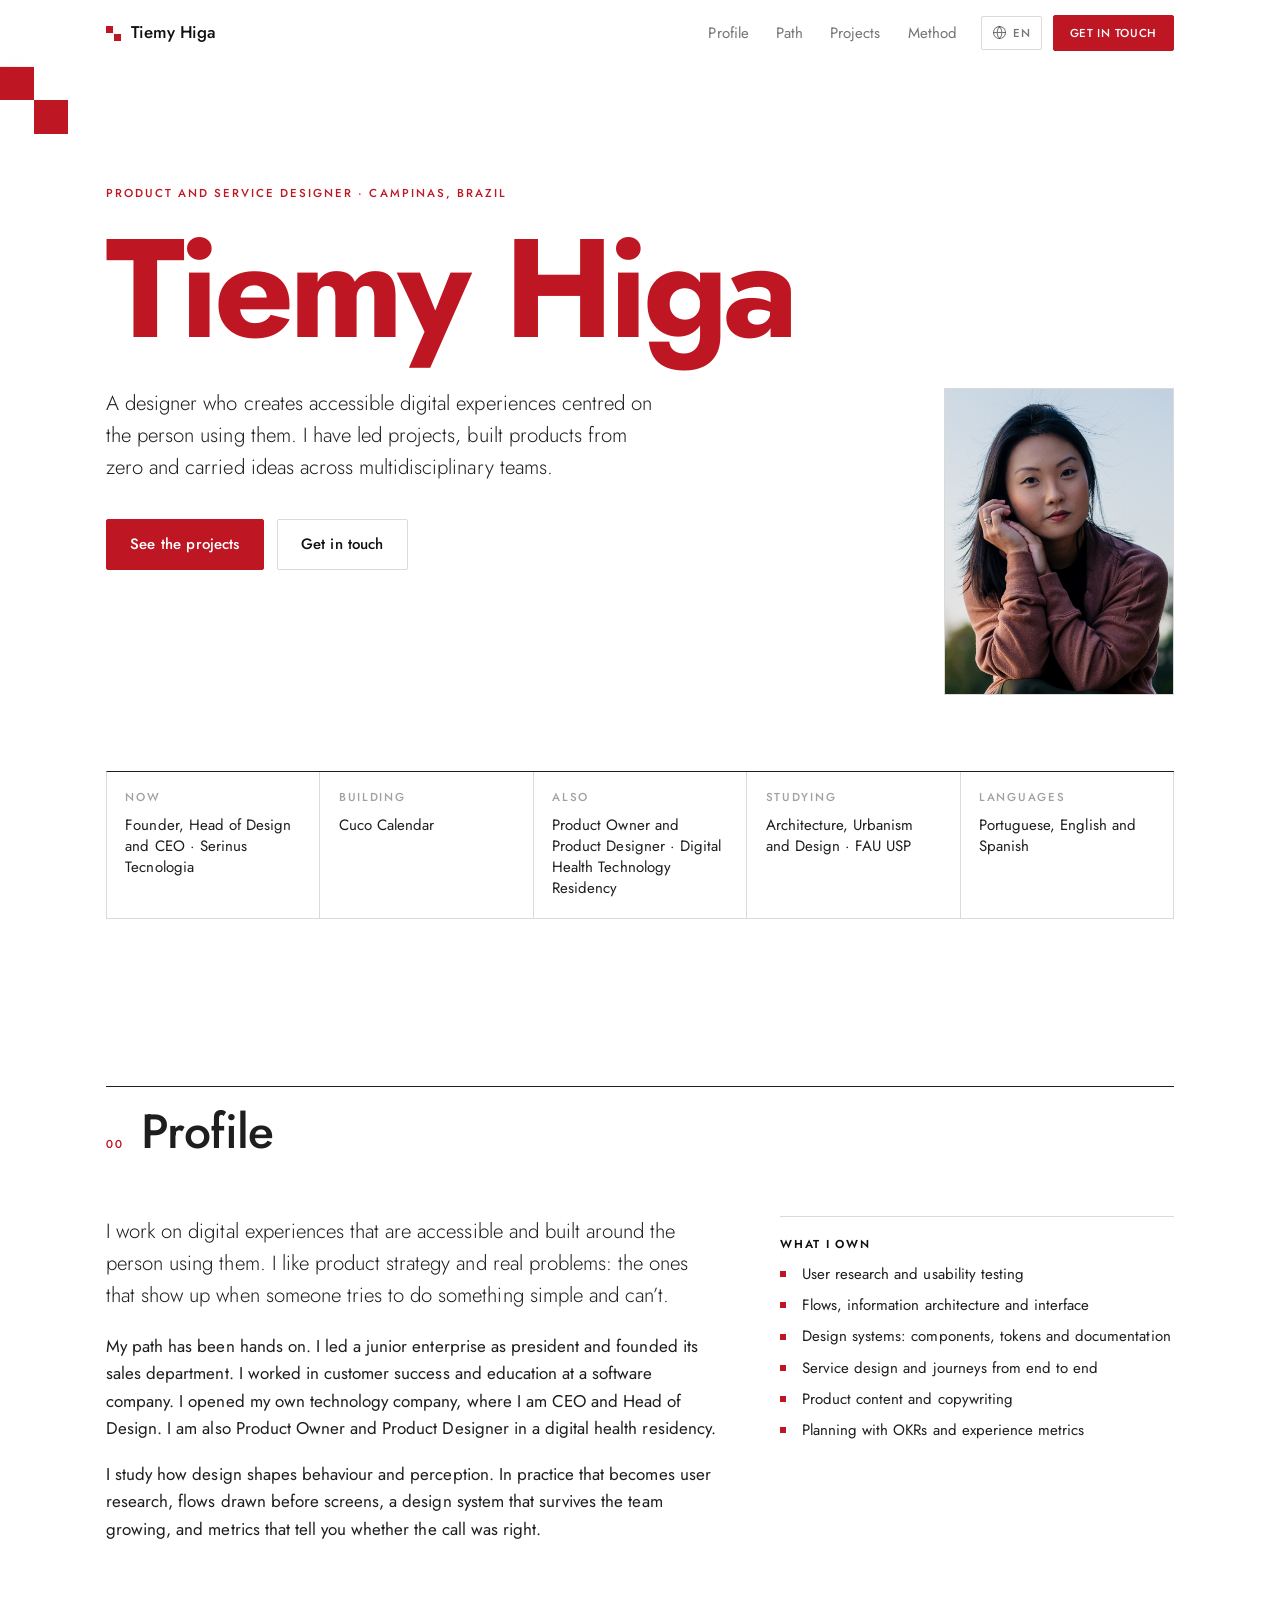
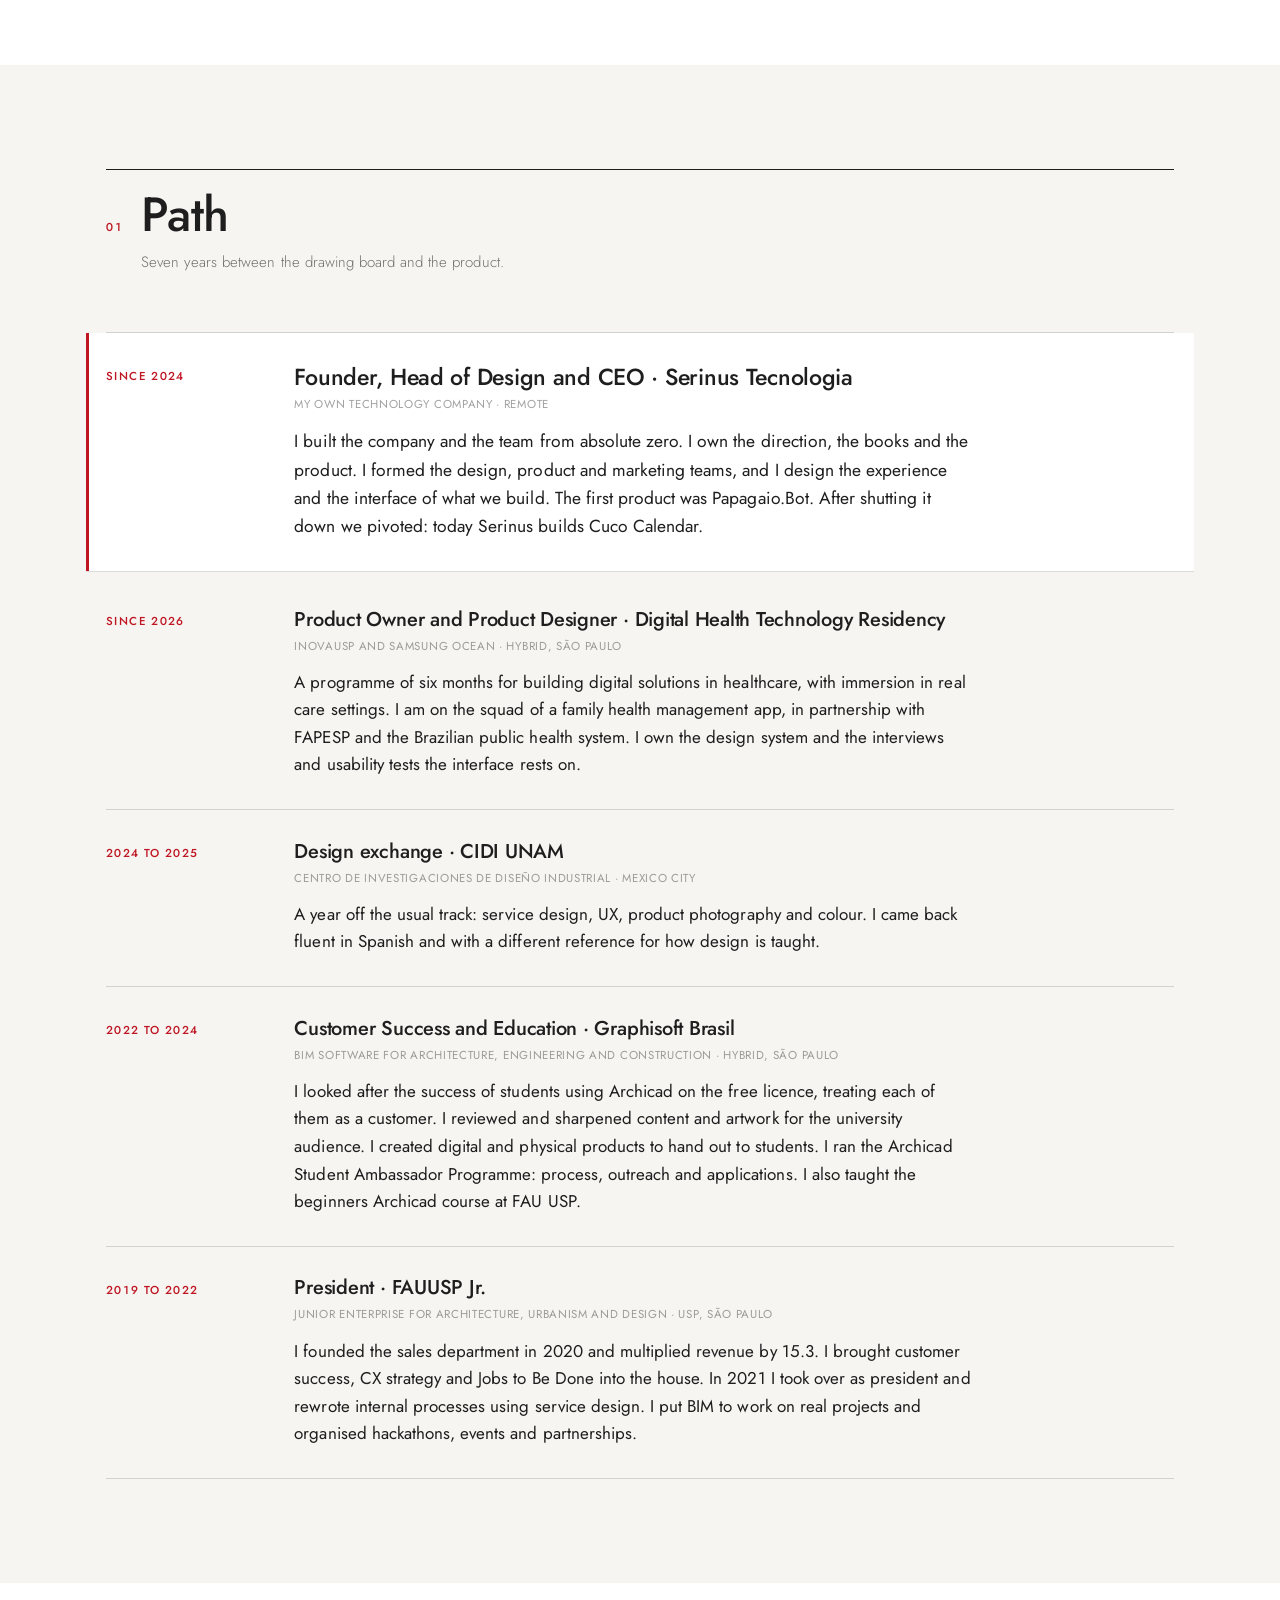
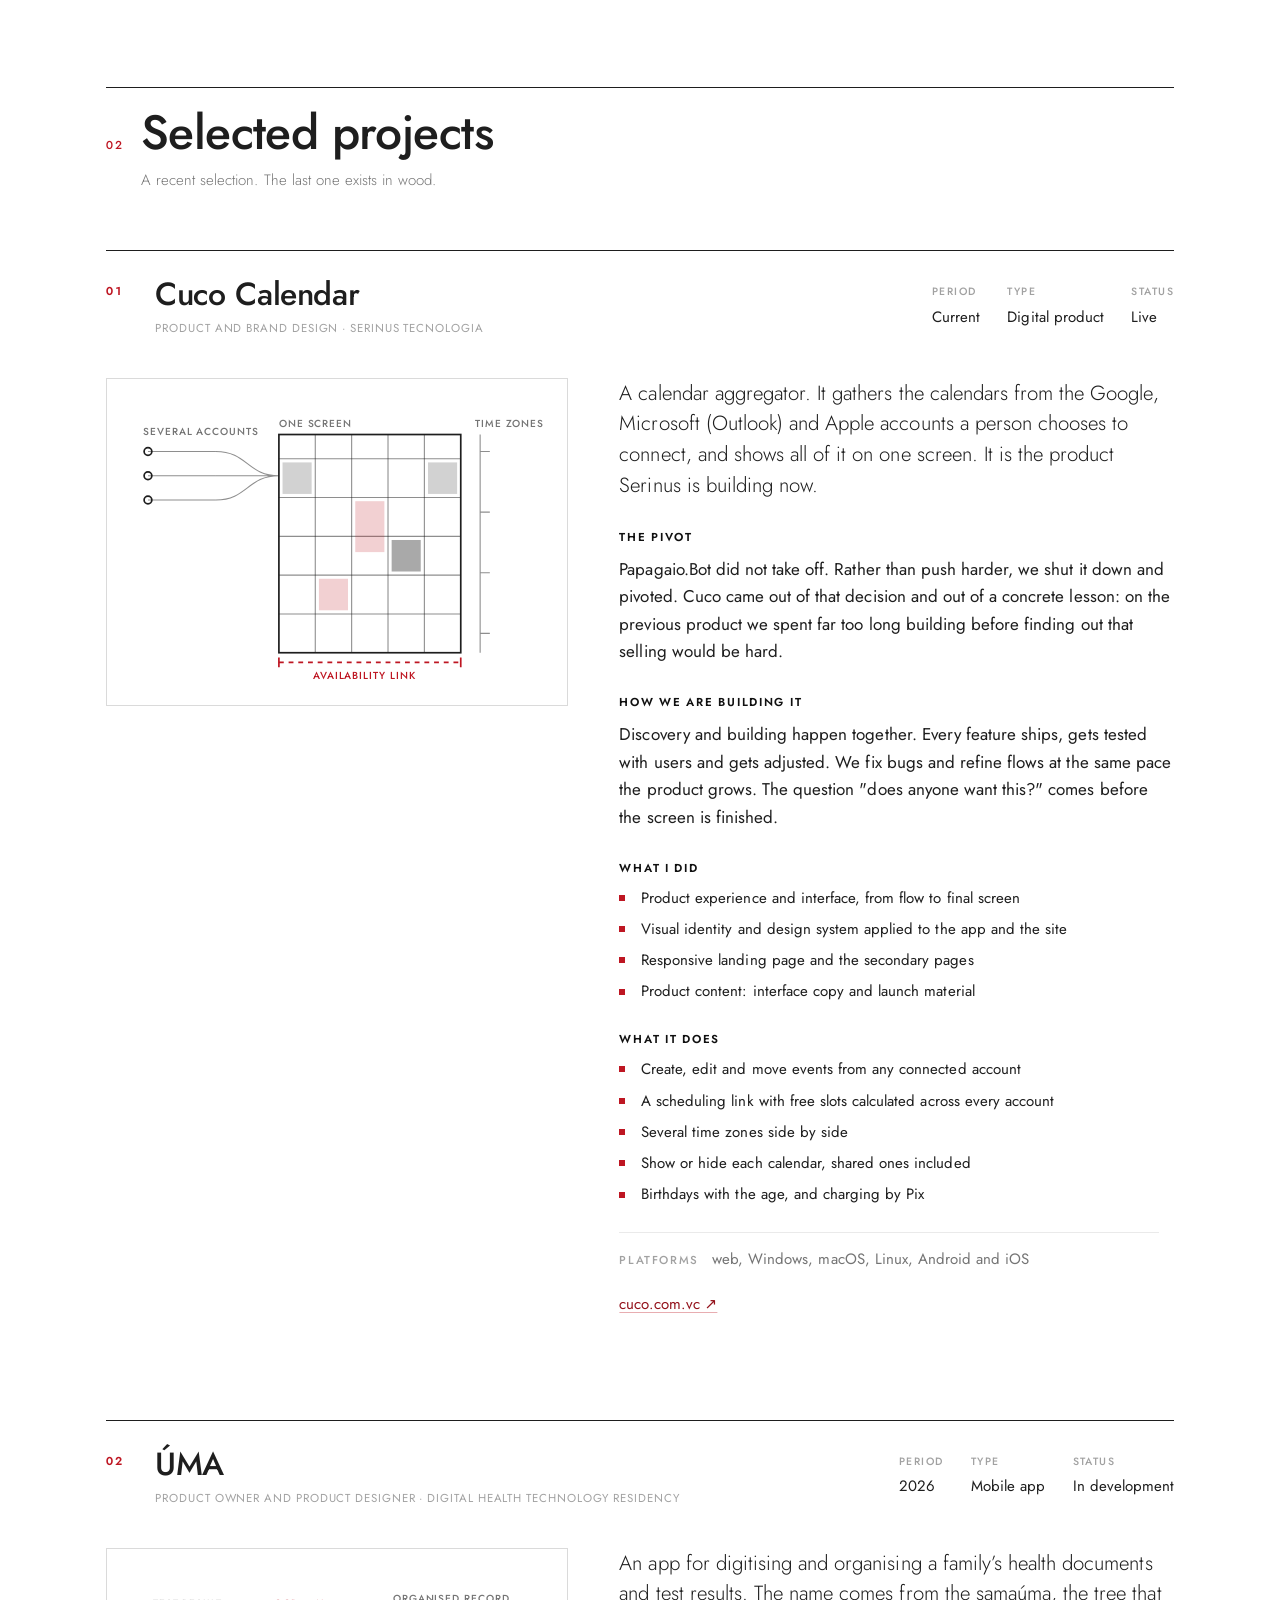
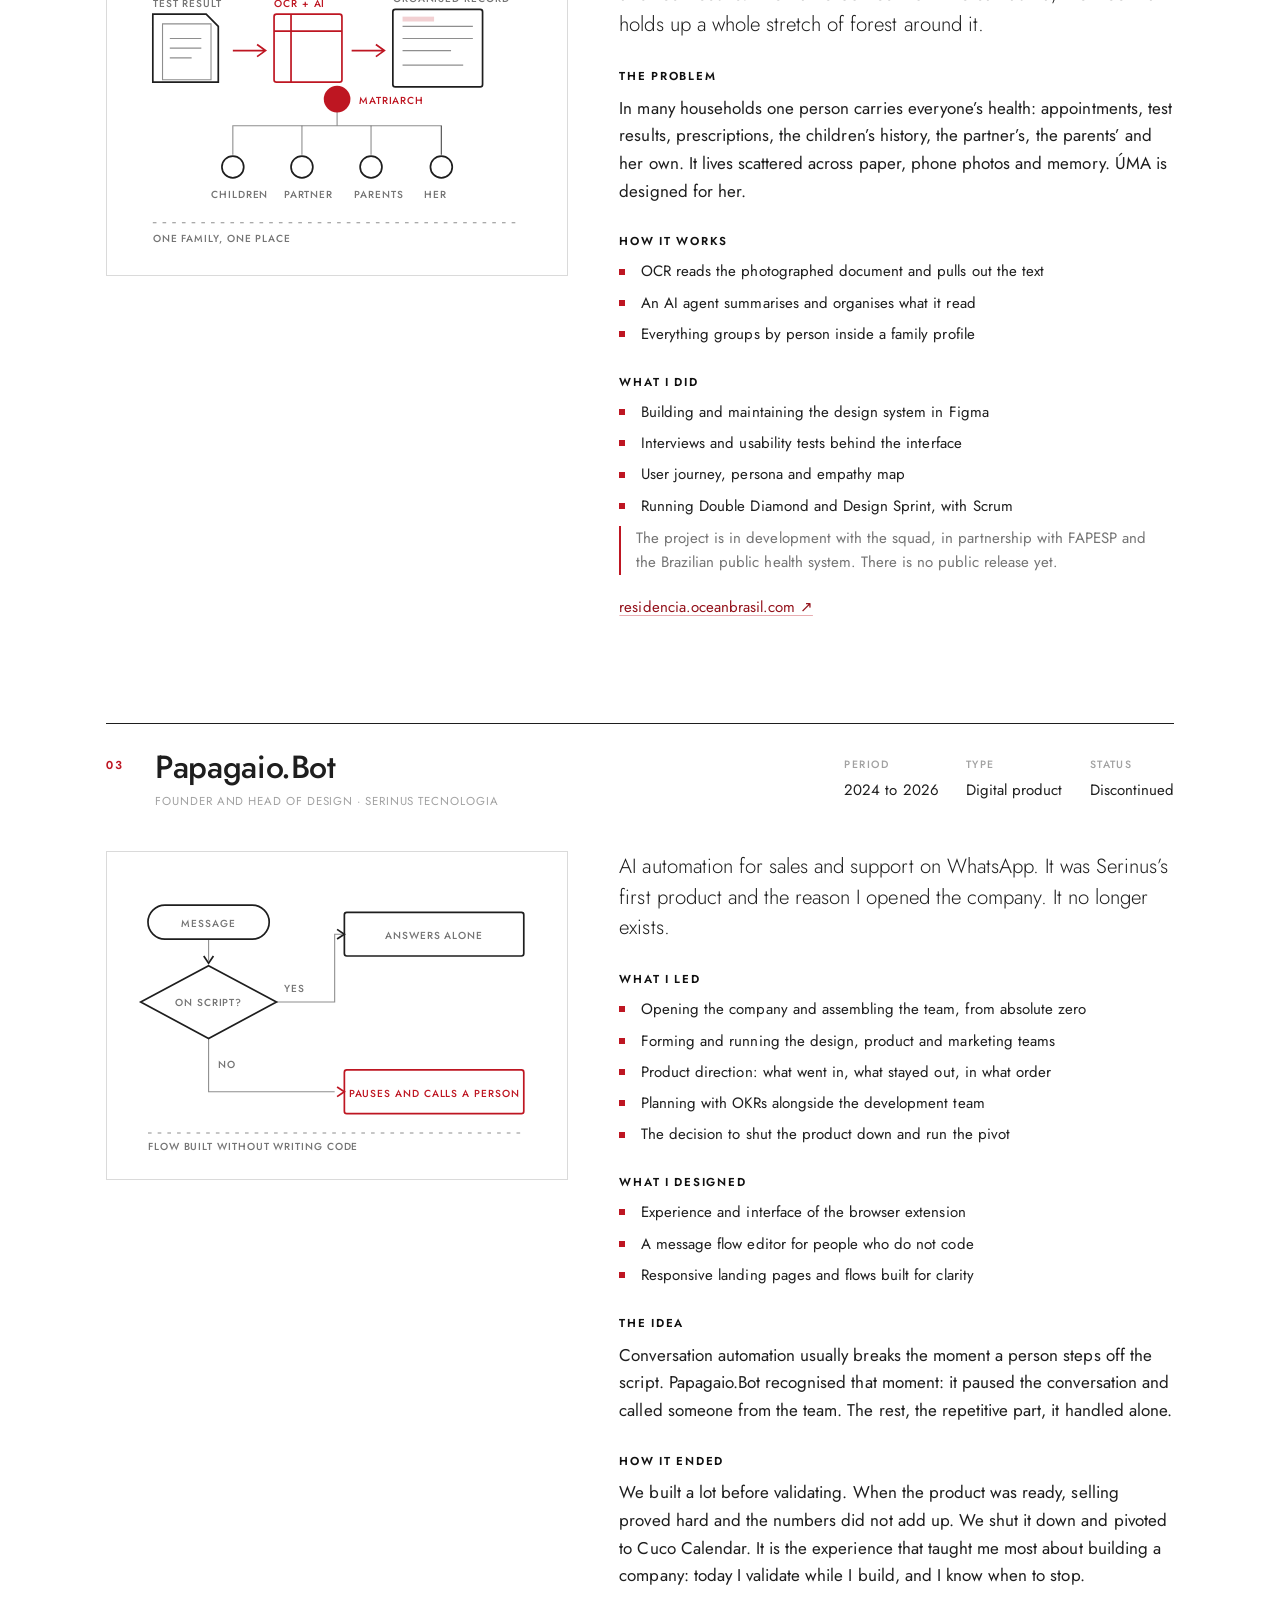
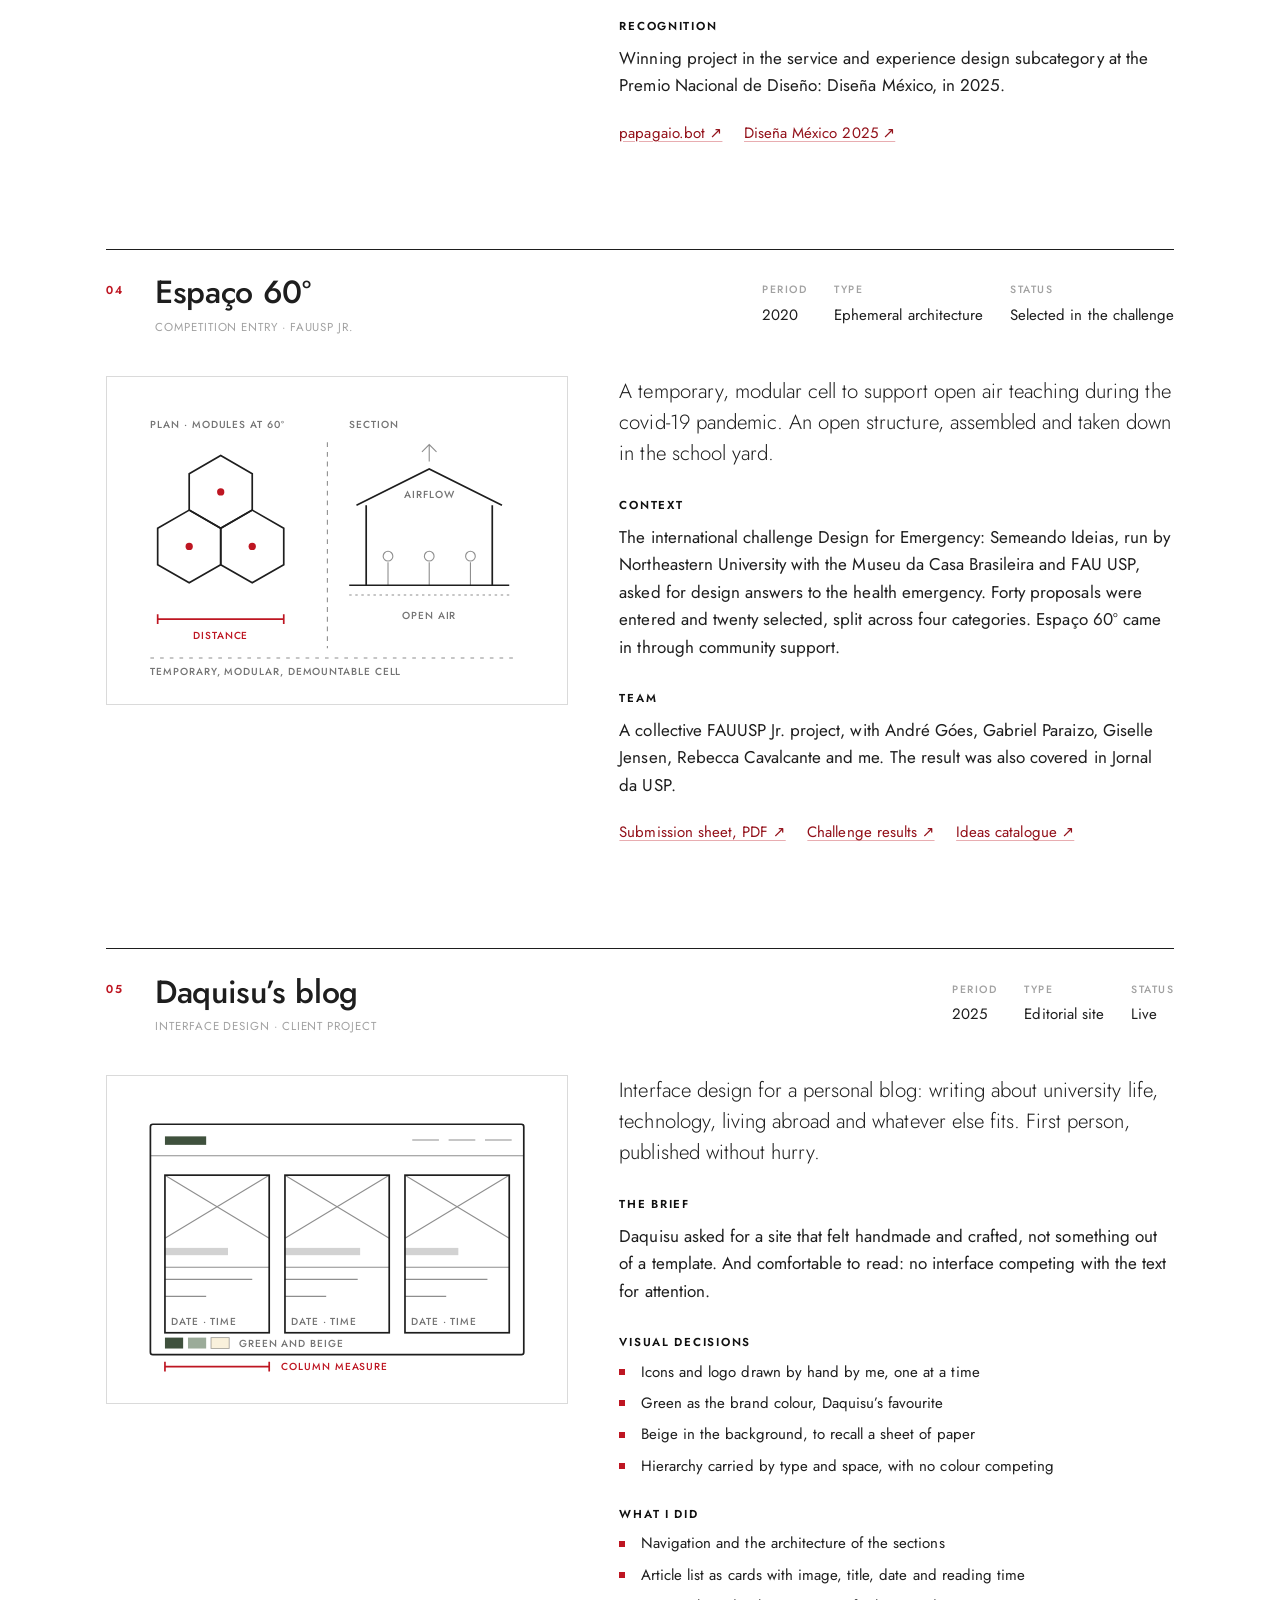
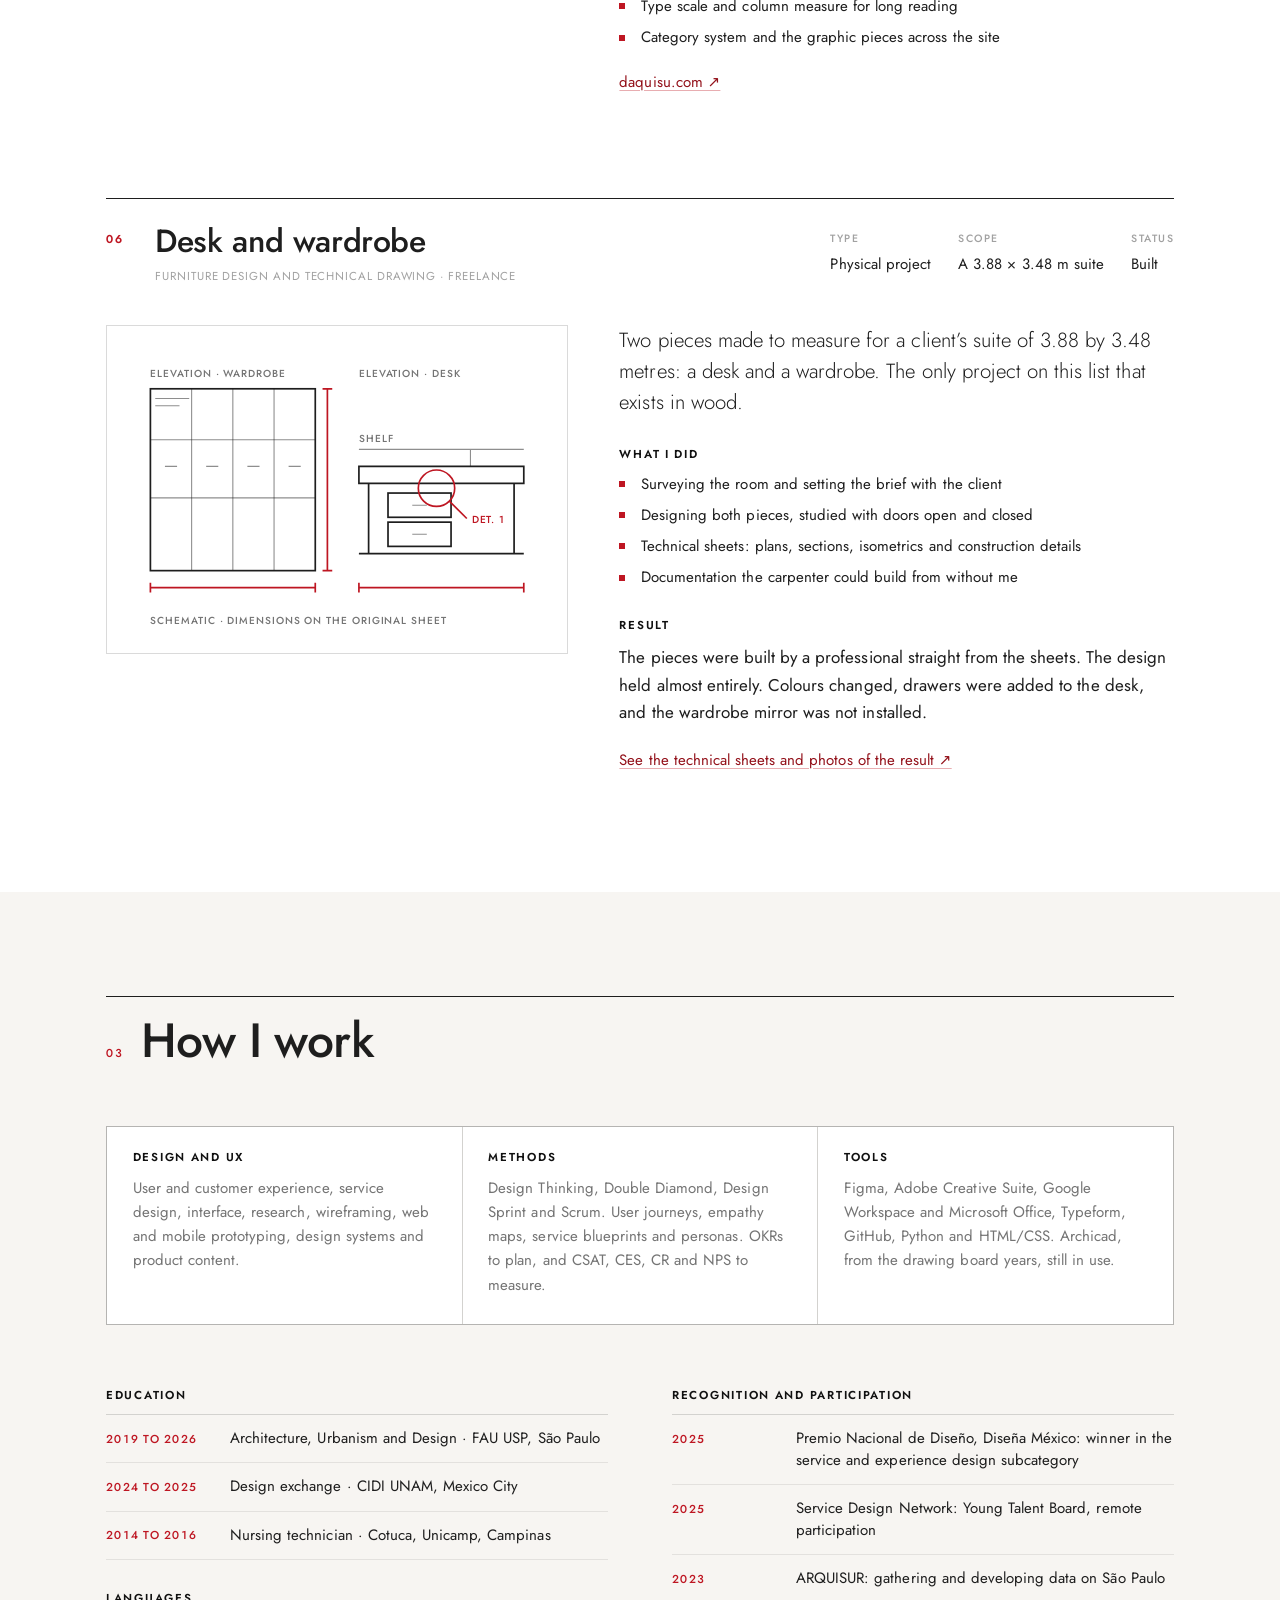
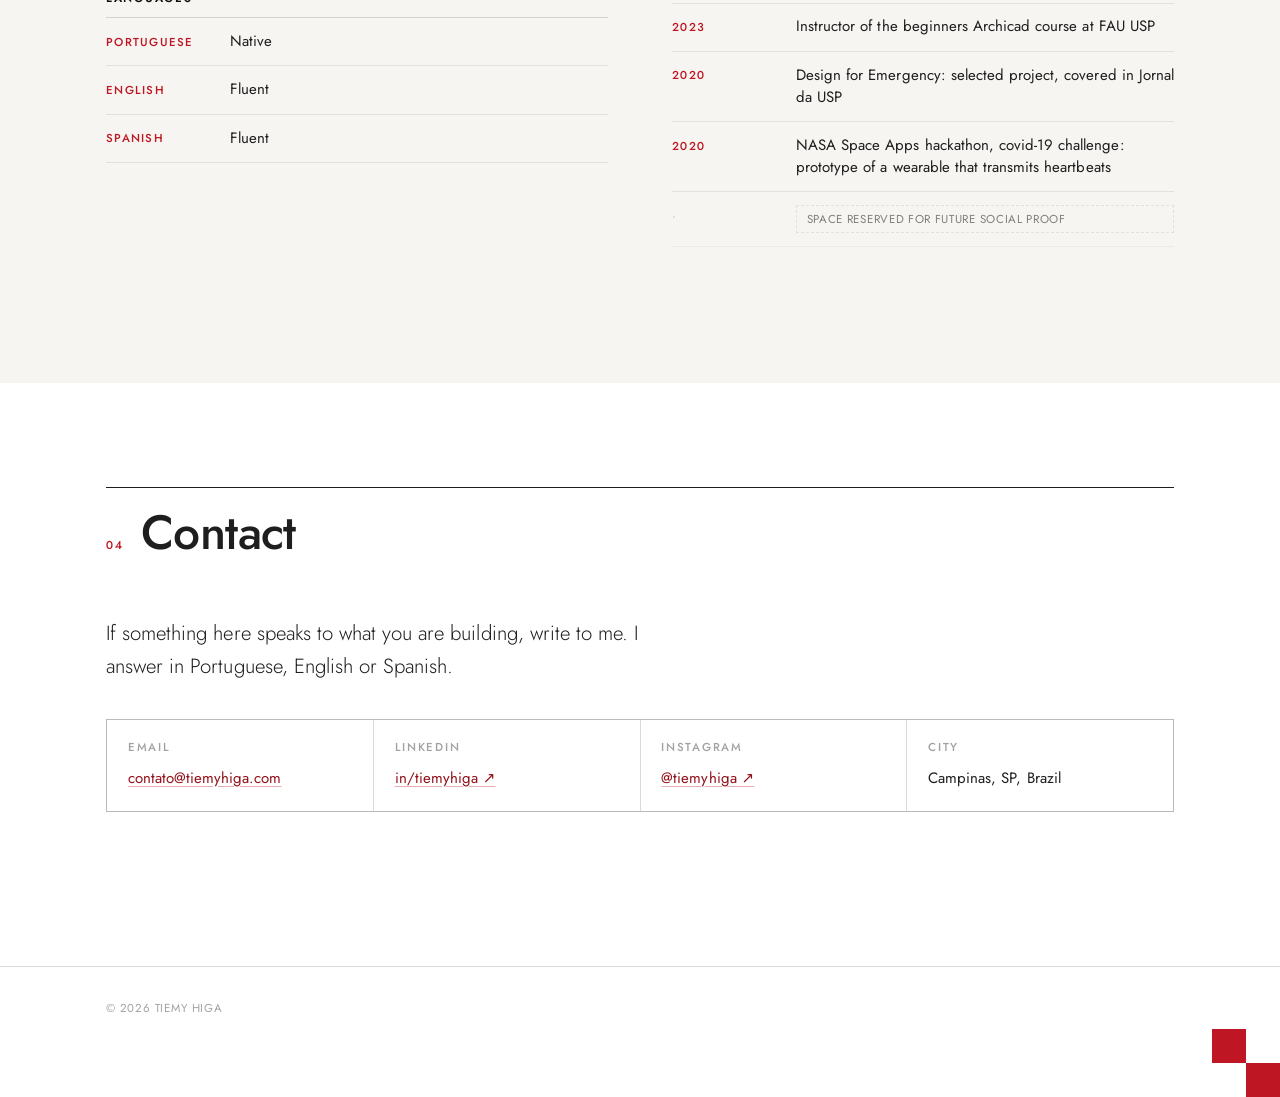
==== index.html @ 4db7fa13 "Move o portfólio para a home e cria a página do projeto de mobiliário O portfólio passa a ser a home" ====
<!DOCTYPE html>
<html lang="pt-BR">
<head>
<meta charset="utf-8">
<meta name="viewport" content="width=device-width, initial-scale=1">
<title>Tiemy Higa · Designer de produto e de serviço</title>
<meta name="description" content="Projetos selecionados de Tiemy Higa: produto digital, design de serviço e desenho técnico. Campinas, Brasil.">
<meta name="color-scheme" content="light">
<meta name="robots" content="noindex, follow">

<meta property="og:type" content="website">
<meta property="og:title" content="Tiemy Higa · Designer de produto e de serviço">
<meta property="og:description" content="Projetos selecionados: produto digital, design de serviço e desenho técnico.">
<meta property="og:locale" content="pt_BR">

<link rel="icon" href="assets/img/favicon.svg" type="image/svg+xml">
<link rel="preconnect" href="https://fonts.googleapis.com">
<link rel="preconnect" href="https://fonts.gstatic.com" crossorigin>
<link rel="stylesheet" href="https://fonts.googleapis.com/css2?family=Jost:wght@300;400;500;600;700&display=swap">
<link rel="stylesheet" href="assets/css/styles.css">
</head>
<body>

<a class="skip" href="#conteudo" data-i18n="nav.skip">Pular para o conteúdo</a>

<!-- Marca de canto: dois quadrados em degrau, o mesmo detalhe do currículo. -->
<div class="corner corner--tl" aria-hidden="true"><i></i><i></i></div>
<div class="corner corner--br" aria-hidden="true"><i></i><i></i></div>

<header class="nav" id="nav">
  <div class="wrap nav__in">
    <a class="nav__brand" href="#topo">
      <span class="nav__mark" aria-hidden="true"><i></i><i></i></span>
      <span>Tiemy Higa</span>
    </a>

    <nav class="nav__links" aria-label="Seções">
      <a href="#perfil" data-i18n="nav.perfil">Perfil</a>
      <a href="#trajetoria" data-i18n="nav.trajetoria">Trajetória</a>
      <a href="#projetos" data-i18n="nav.projetos">Projetos</a>
      <a href="#metodo" data-i18n="nav.metodo">Método</a>
    </nav>

    <div class="nav__end">
      <div class="lang" data-lang-switch>
        <button type="button" class="lang__btn" data-lang-toggle aria-expanded="false" aria-haspopup="true"
                data-i18n-attr="aria-label:nav.langLabel">
          <svg viewBox="0 0 16 16" width="15" height="15" aria-hidden="true" fill="none" stroke="currentColor" stroke-width="1.1">
            <circle cx="8" cy="8" r="6.4"/><path d="M1.6 8h12.8M8 1.6c1.7 1.8 2.6 4 2.6 6.4S9.7 12.6 8 14.4C6.3 12.6 5.4 10.4 5.4 8S6.3 3.4 8 1.6Z"/>
          </svg>
          <span data-lang-current>PT</span>
        </button>
        <ul class="lang__menu" role="menu" hidden>
          <li><button type="button" role="menuitemradio" aria-checked="true" data-lang-option="pt-BR">Português&nbsp;(BR)</button></li>
          <li><button type="button" role="menuitemradio" aria-checked="false" data-lang-option="en-US">English&nbsp;(US)</button></li>
          <li><button type="button" role="menuitemradio" aria-checked="false" data-lang-option="es-419">Español&nbsp;(LatAm)</button></li>
        </ul>
      </div>

      <a class="btn btn--sm" href="#contato" data-i18n="nav.cta">Falar comigo</a>

      <button type="button" class="burger" data-nav-toggle aria-expanded="false" aria-controls="nav-mobile"
              data-i18n-attr="aria-label:nav.menuLabel">
        <span aria-hidden="true"></span><span aria-hidden="true"></span>
      </button>
    </div>
  </div>

  <div class="nav__mobile" id="nav-mobile" hidden>
    <a href="#perfil" data-i18n="nav.perfil">Perfil</a>
    <a href="#trajetoria" data-i18n="nav.trajetoria">Trajetória</a>
    <a href="#projetos" data-i18n="nav.projetos">Projetos</a>
    <a href="#metodo" data-i18n="nav.metodo">Método</a>
    <a href="#contato" data-i18n="nav.cta">Falar comigo</a>
  </div>
</header>

<main id="conteudo">

  <!-- ══════════════════════════════════════════════════════ hero / folha 00 -->
  <section class="hero" id="topo">
    <div class="wrap hero__in">
      <p class="eyebrow" data-i18n="hero.eyebrow">Designer de produto e de serviço · São Paulo, Brasil</p>

      <h1 class="hero__name">Tiemy Higa</h1>

      <div class="hero__body">
        <div class="hero__text">
          <p class="hero__lead" data-i18n="hero.lead">
            Designer que cria experiências digitais acessíveis e centradas no ser humano.
            Liderei projetos, desenvolvi produtos do zero e comuniquei ideias entre
            equipes multidisciplinares.
          </p>

          <div class="hero__actions">
            <a class="btn" href="#projetos" data-i18n="hero.ctaPrimary">Ver os projetos</a>
            <a class="btn btn--ghost" href="#contato" data-i18n="hero.ctaSecondary">Falar comigo</a>
          </div>
        </div>

        <figure class="hero__photo">
          <img src="assets/img/tiemy.jpg" width="450" height="600"
               alt="Retrato de Tiemy Higa" data-i18n-attr="alt:hero.photoAlt">
        </figure>
      </div>

      <!-- Carimbo: o bloco de legenda de uma prancha técnica. -->
      <dl class="stamp">
        <div>
          <dt data-i18n="stamp.now.k">Agora</dt>
          <dd data-i18n="stamp.now.v">Fundadora, Head of Design e CEO · Serinus Tecnologia</dd>
        </div>
        <div>
          <dt data-i18n="stamp.build.k">Construindo</dt>
          <dd data-i18n="stamp.build.v">Cuco Calendar</dd>
        </div>
        <div>
          <dt data-i18n="stamp.also.k">Também</dt>
          <dd data-i18n="stamp.also.v">Product Owner e Product Designer · Residência Tecnológica em Saúde Digital</dd>
        </div>
        <div>
          <dt data-i18n="stamp.edu.k">Formação</dt>
          <dd data-i18n="stamp.edu.v">Arquitetura, Urbanismo e Design · FAU USP</dd>
        </div>
        <div>
          <dt data-i18n="stamp.lang.k">Idiomas</dt>
          <dd data-i18n="stamp.lang.v">Português, inglês e espanhol</dd>
        </div>
      </dl>
    </div>
  </section>

  <!-- ═══════════════════════════════════════════════════════════════ perfil -->
  <section class="band" id="perfil">
    <div class="wrap">
      <div class="sechead">
        <span class="sechead__num">00</span>
        <h2 class="sechead__title" data-i18n="perfil.title">Perfil</h2>
      </div>

      <div class="cols">
        <div class="cols__main">
          <p class="lead" data-i18n="perfil.p1">
            Trabalho com experiências digitais acessíveis e centradas em quem usa.
            Gosto de estratégia de produto e de problemas reais: os que aparecem quando
            alguém tenta fazer uma coisa simples e não consegue.
          </p>
          <p data-i18n="perfil.p2">
            Meu percurso é de campo. Presidi uma empresa júnior e fundei o setor comercial dela.
            Trabalhei com sucesso do cliente e educação numa empresa de software.
            Abri a minha própria empresa de tecnologia, onde sou CEO e Head of Design.
            Também sou Product Owner e Product Designer numa residência em saúde digital.
          </p>
          <p data-i18n="perfil.p3">
            Estudo como o design molda comportamento e percepção. Na prática, isso vira
            pesquisa com usuário, fluxo desenhado antes da tela, design system que aguenta
            o time crescer e métrica que diz se a decisão foi boa.
          </p>
        </div>

        <aside class="cols__side">
          <h3 class="minihead" data-i18n="perfil.doing.title">Do que eu cuido</h3>
          <ul class="ticks">
            <li data-i18n="perfil.doing.1">Pesquisa com usuário e teste de usabilidade</li>
            <li data-i18n="perfil.doing.2">Fluxo, arquitetura de informação e interface</li>
            <li data-i18n="perfil.doing.3">Design system: componente, token e documentação</li>
            <li data-i18n="perfil.doing.4">Design de serviço e jornada ponta a ponta</li>
            <li data-i18n="perfil.doing.5">Conteúdo de produto e redação</li>
            <li data-i18n="perfil.doing.6">Planejamento com OKRs e métricas de experiência</li>
          </ul>
        </aside>
      </div>
    </div>
  </section>

  <!-- ═══════════════════════════════════════════════════════════ trajetória -->
  <section class="band band--alt" id="trajetoria">
    <div class="wrap">
      <div class="sechead">
        <span class="sechead__num">01</span>
        <h2 class="sechead__title" data-i18n="traj.title">Trajetória</h2>
        <p class="sechead__note" data-i18n="traj.note">Sete anos entre a prancheta e o produto.</p>
      </div>

      <ol class="time">
        <li class="time__row time__row--lead reveal">
          <p class="time__when" data-i18n="traj.1.when">Desde 2024</p>
          <div class="time__what">
            <h3 data-i18n="traj.1.title">Fundadora, Head of Design e CEO · Serinus Tecnologia</h3>
            <p class="time__where" data-i18n="traj.1.where">Empresa de tecnologia própria · remoto</p>
            <p data-i18n="traj.1.body">
              Montei a empresa e o time do zero absoluto. Respondo pela direção, pelas contas
              e pelo produto. Formei as equipes de design, produto e marketing, e desenho a
              experiência e a interface do que a gente constrói. O primeiro produto foi o
              Papagaio.Bot. Depois de descontinuá-lo, pivotamos: hoje a Serinus constrói o
              Cuco Calendar.
            </p>
          </div>
        </li>

        <li class="time__row reveal">
          <p class="time__when" data-i18n="traj.2.when">Desde 2026</p>
          <div class="time__what">
            <h3 data-i18n="traj.2.title">Product Owner e Product Designer · Residência Tecnológica em Saúde Digital</h3>
            <p class="time__where" data-i18n="traj.2.where">InovaUSP e Samsung Ocean · híbrido, São Paulo</p>
            <p data-i18n="traj.2.body">
              Programa de seis meses para desenvolver soluções digitais para a saúde, com imersão
              em ambientes reais de atendimento. Estou na squad de um aplicativo de gestão da saúde
              da família, em parceria com FAPESP e SUS. Cuido do design system, das entrevistas e
              dos testes de usabilidade que embasam a interface.
            </p>
          </div>
        </li>

        <li class="time__row reveal">
          <p class="time__when" data-i18n="traj.3.when">2024 a 2025</p>
          <div class="time__what">
            <h3 data-i18n="traj.3.title">Intercâmbio em Design · CIDI UNAM</h3>
            <p class="time__where" data-i18n="traj.3.where">Centro de Investigaciones de Diseño Industrial · Cidade do México</p>
            <p data-i18n="traj.3.body">
              Um ano fora do eixo: design de serviço, UX, fotografia de produto e cor.
              Voltei falando espanhol com fluência e com outra referência de como se ensina projeto.
            </p>
          </div>
        </li>

        <li class="time__row reveal">
          <p class="time__when" data-i18n="traj.4.when">2022 a 2024</p>
          <div class="time__what">
            <h3 data-i18n="traj.4.title">Customer Success e Educacional · Graphisoft Brasil</h3>
            <p class="time__where" data-i18n="traj.4.where">Software BIM para arquitetura, engenharia e construção · híbrido, São Paulo</p>
            <p data-i18n="traj.4.body">
              Cuidei do sucesso dos estudantes que usam o Archicad na licença gratuita, tratando
              cada um como cliente. Revisei e afinei conteúdos e artes para o público universitário.
              Criei produtos digitais e físicos para distribuir entre os estudantes. Conduzi o
              Programa de Estudantes Embaixadores do Archicad: processo, divulgação e inscrição.
              Também dei o curso de Archicad para iniciantes na FAU USP.
            </p>
          </div>
        </li>

        <li class="time__row reveal">
          <p class="time__when" data-i18n="traj.5.when">2019 a 2022</p>
          <div class="time__what">
            <h3 data-i18n="traj.5.title">Presidente · FAUUSP Jr.</h3>
            <p class="time__where" data-i18n="traj.5.where">Empresa júnior de arquitetura, urbanismo e design · USP, São Paulo</p>
            <p data-i18n="traj.5.body">
              Fundei o departamento comercial em 2020 e multipliquei a receita por 15,3.
              Trouxe sucesso do cliente, estratégias de CX e Jobs to Be Done para dentro da casa.
              Em 2021 assumi a presidência e reescrevi processos internos com design de serviço.
              Implementei BIM em projetos reais e organizei hackathons, eventos e parcerias.
            </p>
          </div>
        </li>
      </ol>
    </div>
  </section>

  <!-- ═════════════════════════════════════════════════════════════ projetos -->
  <section class="band" id="projetos">
    <div class="wrap">
      <div class="sechead">
        <span class="sechead__num">02</span>
        <h2 class="sechead__title" data-i18n="proj.title">Projetos em destaque</h2>
        <p class="sechead__note" data-i18n="proj.note">Uma seleção recente. O último existe em madeira.</p>
      </div>

      <!-- ─────────────────────────────────────────────── 01 · Cuco Calendar -->
      <article class="plate reveal">
        <header class="plate__head">
          <span class="plate__num">01</span>
          <div class="plate__id">
            <h3 class="plate__title">Cuco Calendar</h3>
            <p class="plate__role" data-i18n="p1.role">Design de produto e de marca · Serinus Tecnologia</p>
          </div>
          <dl class="plate__meta">
            <div><dt data-i18n="meta.period">Período</dt><dd data-i18n="p1.period">Atual</dd></div>
            <div><dt data-i18n="meta.kind">Tipo</dt><dd data-i18n="p1.kind">Produto digital</dd></div>
            <div><dt data-i18n="meta.status">Situação</dt><dd data-i18n="p1.status">No ar</dd></div>
          </dl>
        </header>

        <div class="plate__body">
          <figure class="draw">
            <svg viewBox="0 0 340 230" role="img" data-i18n-attr="aria-label:p1.alt">
              <g class="d-thin">
                <path d="M14 40h56M14 60h56M14 80h56"/>
                <path d="M70 40c26 0 26 20 52 20M70 60h52M70 80c26 0 26-20 52-20"/>
              </g>
              <g class="d-ink">
                <circle cx="14" cy="40" r="3.2"/><circle cx="14" cy="60" r="3.2"/><circle cx="14" cy="80" r="3.2"/>
              </g>
              <text class="d-lab" x="10" y="26" data-i18n="d1.a">várias contas</text>
              <rect class="d-ink" x="122" y="26" width="150" height="180"/>
              <g class="d-thin">
                <path d="M122 46h150M122 78h150M122 110h150M122 142h150M122 174h150"/>
                <path d="M152 26v180M182 26v180M212 26v180M242 26v180"/>
              </g>
              <rect class="d-fill" x="125" y="49" width="24" height="26"/>
              <rect class="d-fill2" x="185" y="81" width="24" height="42"/>
              <rect class="d-fill3" x="215" y="113" width="24" height="26"/>
              <rect class="d-fill" x="245" y="49" width="24" height="26"/>
              <rect class="d-fill2" x="155" y="145" width="24" height="26"/>
              <text class="d-lab" x="122" y="20" data-i18n="d1.b">uma tela</text>
              <g class="d-thin">
                <path d="M288 26v180M296 40h-8M296 90h-8M296 140h-8M296 190h-8"/>
              </g>
              <text class="d-lab" x="284" y="20" data-i18n="d1.c">fusos</text>
              <g class="d-crim">
                <path d="M122 214h150" stroke-dasharray="4 4"/>
                <path d="M122 210v8M272 210v8"/>
              </g>
              <text class="d-lab d-lab--crim" x="150" y="228" data-i18n="d1.d">link de disponibilidade</text>
            </svg>
          </figure>

          <div class="plate__text">
            <p class="plate__lead" data-i18n="p1.lead">
              Um agregador de calendários. Reúne as agendas das contas Google, Microsoft (Outlook)
              e Apple que a pessoa escolhe conectar, e mostra tudo em uma tela só.
              É o produto que a Serinus constrói agora.
            </p>

            <h4 class="minihead" data-i18n="label.pivot">O pivô</h4>
            <p data-i18n="p1.pivot">
              O Papagaio.Bot não vingou. Em vez de insistir, encerramos e pivotamos.
              O Cuco nasceu dessa decisão e de uma lição concreta: no produto anterior
              passamos tempo demais construindo antes de descobrir que vender seria difícil.
            </p>

            <h4 class="minihead" data-i18n="label.building">Como estamos construindo</h4>
            <p data-i18n="p1.building">
              Discovery e construção acontecem juntos. Cada funcionalidade entra, é testada
              com usuário e é ajustada. Corrigimos bug e refinamos fluxo no mesmo ritmo em
              que o produto cresce. A pergunta "alguém quer isso?" vem antes de a tela ficar pronta.
            </p>

            <h4 class="minihead" data-i18n="label.did">O que eu fiz</h4>
            <ul class="ticks">
              <li data-i18n="p1.did.1">Experiência e interface do produto, do fluxo à tela final</li>
              <li data-i18n="p1.did.2">Identidade visual e design system aplicado ao app e ao site</li>
              <li data-i18n="p1.did.3">Landing page responsiva e as páginas secundárias</li>
              <li data-i18n="p1.did.4">Conteúdo de produto: redação de interface e material de divulgação</li>
            </ul>

            <h4 class="minihead" data-i18n="label.inside">O que tem dentro</h4>
            <ul class="ticks">
              <li data-i18n="p1.in.1">Criar, editar e mover eventos de qualquer conta conectada</li>
              <li data-i18n="p1.in.2">Link de agendamento com horários livres calculados sobre todas as contas</li>
              <li data-i18n="p1.in.3">Vários fusos horários lado a lado</li>
              <li data-i18n="p1.in.4">Mostrar ou ocultar cada agenda, inclusive as compartilhadas</li>
              <li data-i18n="p1.in.5">Aniversários com a idade e cobrança por Pix</li>
            </ul>

            <p class="plate__where">
              <span class="plate__where-k" data-i18n="label.platforms">Plataformas</span>
              <span data-i18n="p1.platforms">web, Windows, macOS, Linux, Android e iOS</span>
            </p>

            <p class="links">
              <a href="https://cuco.com.vc/" target="_blank" rel="noopener">cuco.com.vc ↗</a>
            </p>
          </div>
        </div>
      </article>

      <!-- ────────────────────────────────────────────────────────── 02 · ÚMA -->
      <article class="plate reveal">
        <header class="plate__head">
          <span class="plate__num">02</span>
          <div class="plate__id">
            <h3 class="plate__title">ÚMA</h3>
            <p class="plate__role" data-i18n="p2.role">Product Owner e Product Designer · Residência Tecnológica em Saúde Digital</p>
          </div>
          <dl class="plate__meta">
            <div><dt data-i18n="meta.period">Período</dt><dd data-i18n="p2.period">2026</dd></div>
            <div><dt data-i18n="meta.kind">Tipo</dt><dd data-i18n="p2.kind">Aplicativo móvel</dd></div>
            <div><dt data-i18n="meta.status">Situação</dt><dd data-i18n="p2.status">Em desenvolvimento</dd></div>
          </dl>
        </header>

        <div class="plate__body">
          <figure class="draw">
            <svg viewBox="0 0 340 230" role="img" data-i18n-attr="aria-label:p2.alt">
              <g class="d-ink">
                <path d="M18 34h44l10 10v46H18z"/><path d="M26 42h40v46H26z" class="d-thin"/>
              </g>
              <g class="d-thin"><path d="M32 54h26M32 62h26M32 70h18"/></g>
              <text class="d-lab" x="18" y="28" data-i18n="d2.a">exame</text>
              <path class="d-crim" d="M84 64h26M104 59l7 5-7 5"/>
              <g class="d-crim"><rect x="118" y="34" width="56" height="56" rx="2"/><path d="M118 48h56M132 34v56"/></g>
              <text class="d-lab d-lab--crim" x="118" y="28" data-i18n="d2.b">OCR + IA</text>
              <path class="d-crim" d="M182 64h26M202 59l7 5-7 5"/>
              <g class="d-ink"><rect x="216" y="30" width="74" height="64" rx="2"/></g>
              <g class="d-thin"><path d="M224 44h58M224 54h58M224 64h40M224 76h50"/></g>
              <rect class="d-fill2" x="224" y="36" width="26" height="4"/>
              <text class="d-lab" x="216" y="24" data-i18n="d2.c">ficha organizada</text>
              <g class="d-thin"><path d="M170 108v18M84 150v-24h172v24M170 126v0"/></g>
              <circle class="d-crimf" cx="170" cy="104" r="11"/>
              <text class="d-lab d-lab--crim" x="188" y="108" data-i18n="d2.d">matriarca</text>
              <g class="d-ink">
                <circle cx="84" cy="160" r="9"/><circle cx="141" cy="160" r="9"/>
                <circle cx="198" cy="160" r="9"/><circle cx="256" cy="160" r="9"/>
              </g>
              <g class="d-thin"><path d="M141 150v-24M198 150v-24M256 150v-24"/></g>
              <text class="d-lab" x="66" y="186" data-i18n="d2.e">filhos</text>
              <text class="d-lab" x="126" y="186" data-i18n="d2.f">cônjuge</text>
              <text class="d-lab" x="184" y="186" data-i18n="d2.g">pais</text>
              <text class="d-lab" x="242" y="186" data-i18n="d2.h">ela</text>
              <path class="d-thin" d="M18 206h304" stroke-dasharray="3 5"/>
              <text class="d-lab" x="18" y="222" data-i18n="d2.i">uma família, um lugar só</text>
            </svg>
          </figure>

          <div class="plate__text">
            <p class="plate__lead" data-i18n="p2.lead">
              Um aplicativo para digitalizar e organizar os documentos e exames de saúde da família.
              O nome vem da samaúma, a árvore que sustenta um pedaço inteiro da floresta em volta dela.
            </p>

            <h4 class="minihead" data-i18n="label.problem">O problema</h4>
            <p data-i18n="p2.problem">
              Em muitas casas há uma pessoa que carrega a saúde de todo mundo: consultas, exames,
              receitas, histórico dos filhos, do cônjuge, dos pais e o dela. Isso vive espalhado
              em papel, foto no celular e memória. O ÚMA é desenhado para ela.
            </p>

            <h4 class="minihead" data-i18n="label.how">Como funciona</h4>
            <ul class="ticks">
              <li data-i18n="p2.how.1">OCR lê o documento fotografado e extrai o texto</li>
              <li data-i18n="p2.how.2">Um agente de IA resume e organiza o que foi lido</li>
              <li data-i18n="p2.how.3">Tudo se agrupa por pessoa dentro de um perfil de família</li>
            </ul>

            <h4 class="minihead" data-i18n="label.did">O que eu fiz</h4>
            <ul class="ticks">
              <li data-i18n="p2.did.1">Criação e manutenção do design system no Figma</li>
              <li data-i18n="p2.did.2">Entrevistas e testes de usabilidade para embasar a interface</li>
              <li data-i18n="p2.did.3">Jornada do usuário, persona e mapa de empatia</li>
              <li data-i18n="p2.did.4">Condução em Double Diamond e Design Sprint, com Scrum</li>
            </ul>

            <p class="note" data-i18n="p2.note">
              O projeto está em desenvolvimento na squad, em parceria com FAPESP e SUS.
              Ainda não há versão pública.
            </p>

            <p class="links">
              <a href="https://residencia.oceanbrasil.com/" target="_blank" rel="noopener">residencia.oceanbrasil.com ↗</a>
            </p>
          </div>
        </div>
      </article>

      <!-- ───────────────────────────────────────────────── 03 · Papagaio.Bot -->
      <article class="plate reveal">
        <header class="plate__head">
          <span class="plate__num">03</span>
          <div class="plate__id">
            <h3 class="plate__title">Papagaio.Bot</h3>
            <p class="plate__role" data-i18n="p3.role">Fundadora e Head of Design · Serinus Tecnologia</p>
          </div>
          <dl class="plate__meta">
            <div><dt data-i18n="meta.period">Período</dt><dd data-i18n="p3.period">2024 a 2026</dd></div>
            <div><dt data-i18n="meta.kind">Tipo</dt><dd data-i18n="p3.kind">Produto digital</dd></div>
            <div><dt data-i18n="meta.status">Situação</dt><dd data-i18n="p3.status">Descontinuado</dd></div>
          </dl>
        </header>

        <div class="plate__body">
          <figure class="draw">
            <svg viewBox="0 0 340 230" role="img" data-i18n-attr="aria-label:p3.alt">
              <g class="d-ink"><rect x="14" y="24" width="100" height="28" rx="14"/></g>
              <text class="d-lab d-mid" x="64" y="42" data-i18n="d3.a">mensagem</text>
              <path class="d-thin" d="M64 52v18"/><path class="d-ink" d="M60 66l4 6 4-6"/>
              <g class="d-ink"><path d="M64 74l56 30-56 30-56-30z"/></g>
              <text class="d-lab d-mid" x="64" y="107" data-i18n="d3.b">no roteiro?</text>
              <path class="d-thin" d="M120 104h48V48h6"/><path class="d-ink" d="M170 44l6 4-6 4"/>
              <text class="d-lab" x="126" y="96" data-i18n="d3.c">sim</text>
              <g class="d-ink"><rect x="176" y="30" width="148" height="36" rx="2"/></g>
              <text class="d-lab d-mid" x="250" y="52" data-i18n="d3.d">responde sozinho</text>
              <path class="d-thin" d="M64 134v44h104"/><path class="d-crim" d="M170 174l6 4-6 4"/>
              <text class="d-lab" x="72" y="158" data-i18n="d3.e">não</text>
              <g class="d-crim"><rect x="176" y="160" width="148" height="36" rx="2"/></g>
              <text class="d-lab d-lab--crim d-mid" x="250" y="182" data-i18n="d3.f">pausa e chama a pessoa</text>
              <path class="d-thin" d="M14 212h310" stroke-dasharray="3 5"/>
              <text class="d-lab" x="14" y="226" data-i18n="d3.i">fluxo montado sem escrever código</text>
            </svg>
          </figure>

          <div class="plate__text">
            <p class="plate__lead" data-i18n="p3.lead">
              Automação de atendimento e vendas no WhatsApp com IA. Foi o primeiro produto
              da Serinus e o motivo de eu ter aberto a empresa. Não existe mais.
            </p>

            <h4 class="minihead" data-i18n="label.led">O que eu liderei</h4>
            <ul class="ticks">
              <li data-i18n="p3.led.1">Abertura da empresa e montagem do time, do zero absoluto</li>
              <li data-i18n="p3.led.2">Formação e condução das equipes de design, produto e marketing</li>
              <li data-i18n="p3.led.3">Direção de produto: o que entrava, o que ficava de fora, em que ordem</li>
              <li data-i18n="p3.led.4">Planejamento com OKRs junto do time de desenvolvimento</li>
              <li data-i18n="p3.led.5">Decisão de encerrar o produto e conduzir o pivô</li>
            </ul>

            <h4 class="minihead" data-i18n="label.designed">O que eu desenhei</h4>
            <ul class="ticks">
              <li data-i18n="p3.des.1">Experiência e interface da extensão para navegador</li>
              <li data-i18n="p3.des.2">Editor de fluxos de mensagem para quem não programa</li>
              <li data-i18n="p3.des.3">Landing pages responsivas e fluxos com foco em clareza</li>
            </ul>

            <h4 class="minihead" data-i18n="label.idea">A ideia</h4>
            <p data-i18n="p3.idea">
              Automação de conversa costuma travar no momento em que a pessoa sai do roteiro.
              O Papagaio.Bot reconhecia esse momento: pausava a conversa e chamava alguém do time.
              O resto, a parte repetitiva, ele resolvia sozinho.
            </p>

            <h4 class="minihead" data-i18n="label.ended">Como terminou</h4>
            <p data-i18n="p3.ended">
              Construímos muito antes de validar. Quando o produto ficou pronto, vender
              se mostrou difícil, e a conta não fechava. Encerramos e pivotamos para o
              Cuco Calendar. Foi a experiência que mais me ensinou sobre empreender:
              hoje eu valido enquanto construo, e sei a que hora parar.
            </p>

            <h4 class="minihead" data-i18n="label.recog">Reconhecimento</h4>
            <p data-i18n="p3.recog">
              Projeto vencedor da subcategoria de desenho de serviço e experiências no
              Premio Nacional de Diseño: Diseña México, em 2025.
            </p>

            <p class="links">
              <a href="https://papagaio.bot/" target="_blank" rel="noopener">papagaio.bot ↗</a>
              <a href="https://www.premiodisenamexico.mx/copia-de-finalistas-2025" target="_blank" rel="noopener">Diseña México 2025 ↗</a>
            </p>
          </div>
        </div>
      </article>

      <!-- ────────────────────────────────────────────────── 04 · Espaço 60º -->
      <article class="plate reveal">
        <header class="plate__head">
          <span class="plate__num">04</span>
          <div class="plate__id">
            <h3 class="plate__title">Espaço 60º</h3>
            <p class="plate__role" data-i18n="p4.role">Projeto de concurso · FAUUSP Jr.</p>
          </div>
          <dl class="plate__meta">
            <div><dt data-i18n="meta.period">Período</dt><dd>2020</dd></div>
            <div><dt data-i18n="meta.kind">Tipo</dt><dd data-i18n="p4.kind">Arquitetura efêmera</dd></div>
            <div><dt data-i18n="meta.status">Situação</dt><dd data-i18n="p4.status">Selecionado no desafio</dd></div>
          </dl>
        </header>

        <div class="plate__body">
          <figure class="draw">
            <svg viewBox="0 0 340 230" role="img" data-i18n-attr="aria-label:p4.alt">
              <text class="d-lab" x="16" y="22" data-i18n="d4.a">planta · módulos a 60º</text>
              <!-- favo: três hexágonos de topo agudo compartilhando aresta -->
              <g class="d-ink">
                <path d="M48 60l26-15 26 15v30l-26 15-26-15z"/>
                <path d="M74 105l26-15 26 15v30l-26 15-26-15z"/>
                <path d="M22 105l26-15 26 15v30l-26 15-26-15z"/>
              </g>
              <circle class="d-crimf" cx="74" cy="75" r="3"/>
              <circle class="d-crimf" cx="100" cy="120" r="3"/>
              <circle class="d-crimf" cx="48" cy="120" r="3"/>
              <g class="d-crim"><path d="M22 180h104M22 176v8M126 176v8"/></g>
              <text class="d-lab d-lab--crim d-mid" x="74" y="196" data-i18n="d4.b">distância</text>

              <path class="d-thin" d="M162 34v170" stroke-dasharray="4 4"/>
              <text class="d-lab" x="180" y="22" data-i18n="d4.c">corte</text>
              <g class="d-thin"><path d="M246 50v-14M240 42l6-6 6 6"/></g>
              <g class="d-ink">
                <path d="M186 86l60-30 60 30"/>
                <path d="M194 86v66M298 86v66"/>
                <path d="M180 152h132"/>
              </g>
              <text class="d-lab d-mid" x="246" y="80" data-i18n="d4.e">ventilação</text>
              <g class="d-thin">
                <circle cx="212" cy="128" r="4"/><path d="M212 133v19"/>
                <circle cx="246" cy="128" r="4"/><path d="M246 133v19"/>
                <circle cx="280" cy="128" r="4"/><path d="M280 133v19"/>
                <path d="M180 160h132" stroke-dasharray="2 3"/>
              </g>
              <text class="d-lab d-mid" x="246" y="180" data-i18n="d4.d">ar livre</text>
              <path class="d-thin" d="M16 212h304" stroke-dasharray="3 5"/>
              <text class="d-lab" x="16" y="226" data-i18n="d4.f">célula temporária, modular, desmontável</text>
            </svg>
          </figure>

          <div class="plate__text">
            <p class="plate__lead" data-i18n="p4.lead">
              Uma célula temporária e modular para apoiar o ensino ao ar livre durante a
              pandemia de covid-19. Estrutura aberta, montada e desmontada no pátio da escola.
            </p>

            <h4 class="minihead" data-i18n="label.context">Contexto</h4>
            <p data-i18n="p4.context">
              O desafio internacional Design for Emergency: Semeando Ideias, promovido pela
              Northeastern University com o Museu da Casa Brasileira e a FAU USP, pedia respostas
              de projeto para a emergência sanitária. Foram quarenta propostas inscritas e vinte
              selecionadas, divididas em quatro categorias. O Espaço 60º entrou pela categoria
              de apoio comunitário.
            </p>

            <h4 class="minihead" data-i18n="label.team">Equipe</h4>
            <p data-i18n="p4.team">
              Projeto coletivo da FAUUSP Jr., com André Góes, Gabriel Paraizo, Giselle Jensen,
              Rebecca Cavalcante e eu. O resultado também saiu no Jornal da USP.
            </p>

            <p class="links">
              <a href="https://static1.squarespace.com/static/5e6d3182123de724cda7e862/t/5f31b94a1871f80bd07cad4a/1597094223616/Espaco+60_Compressed.pdf" target="_blank" rel="noopener" data-i18n="p4.linkSheet">Prancha de entrega, PDF ↗</a>
              <a href="https://revistaprojeto.com.br/noticias/resultado-do-desafio-design-for-emergency-semeando-ideias/" target="_blank" rel="noopener" data-i18n="p4.linkResult">Resultado do desafio ↗</a>
              <a href="https://designforemergency.com/ideas-catalogue" target="_blank" rel="noopener" data-i18n="p4.linkCat">Catálogo de ideias ↗</a>
            </p>
          </div>
        </div>
      </article>

      <!-- ────────────────────────────────────────────── 05 · Blog do Daquisu -->
      <article class="plate reveal">
        <header class="plate__head">
          <span class="plate__num">05</span>
          <div class="plate__id">
            <h3 class="plate__title" data-i18n="p5.title">Blog do Daquisu</h3>
            <p class="plate__role" data-i18n="p5.role">Design de interface · projeto para terceiro</p>
          </div>
          <dl class="plate__meta">
            <div><dt data-i18n="meta.period">Período</dt><dd>2025</dd></div>
            <div><dt data-i18n="meta.kind">Tipo</dt><dd data-i18n="p5.kind">Site editorial</dd></div>
            <div><dt data-i18n="meta.status">Situação</dt><dd data-i18n="p5.status">No ar</dd></div>
          </dl>
        </header>

        <div class="plate__body">
          <figure class="draw">
            <svg viewBox="0 0 340 230" role="img" data-i18n-attr="aria-label:p5.alt">
              <g class="d-ink"><rect x="16" y="20" width="308" height="190" rx="2"/></g>
              <path class="d-thin" d="M16 46h308"/>
              <rect x="28" y="30" width="34" height="7" fill="#3f513d"/>
              <g class="d-thin"><path d="M232 33h22M262 33h22M292 33h22"/></g>
              <g class="d-ink"><rect x="28" y="62" width="86" height="130"/></g>
              <g class="d-thin"><path d="M28 62l86 52M114 62l-86 52"/></g>
              <rect class="d-fill" x="28" y="122" width="52" height="6"/>
              <g class="d-thin"><path d="M28 138h86M28 148h72M28 162h34"/></g>
              <text class="d-lab" x="33" y="186" data-i18n="d5.a">data · tempo</text>
              <g class="d-ink"><rect x="127" y="62" width="86" height="130"/></g>
              <g class="d-thin"><path d="M127 62l86 52M213 62l-86 52"/></g>
              <rect class="d-fill" x="127" y="122" width="62" height="6"/>
              <g class="d-thin"><path d="M127 138h86M127 148h60M127 162h34"/></g>
              <text class="d-lab" x="132" y="186" data-i18n="d5.a">data · tempo</text>
              <g class="d-ink"><rect x="226" y="62" width="86" height="130"/></g>
              <g class="d-thin"><path d="M226 62l86 52M312 62l-86 52"/></g>
              <rect class="d-fill" x="226" y="122" width="44" height="6"/>
              <g class="d-thin"><path d="M226 138h86M226 148h68M226 162h34"/></g>
              <text class="d-lab" x="231" y="186" data-i18n="d5.a">data · tempo</text>
              <!-- especificação de cor: a paleta real do site -->
              <g>
                <rect x="28" y="196" width="15" height="9" fill="#3f513d"/>
                <rect x="47" y="196" width="15" height="9" fill="#9bab99"/>
                <rect x="66" y="196" width="15" height="9" fill="#f9f1dc" stroke="rgba(30,30,30,.4)" stroke-width=".7"/>
              </g>
              <text class="d-lab" x="89" y="204" data-i18n="d5.c">verde e bege</text>
              <g class="d-crim"><path d="M28 220h86M28 216v8M114 216v8"/></g>
              <text class="d-lab d-lab--crim" x="124" y="223" data-i18n="d5.b">medida de coluna</text>
            </svg>
          </figure>

          <div class="plate__text">
            <p class="plate__lead" data-i18n="p5.lead">
              Design de interface para um blog pessoal: textos sobre vida universitária,
              tecnologia, intercâmbio e o que mais couber. Conteúdo em primeira pessoa,
              publicado sem pressa.
            </p>

            <h4 class="minihead" data-i18n="label.brief">O pedido</h4>
            <p data-i18n="p5.brief">
              O Daquisu pediu um site com cara de manual e artesanal, que não parecesse
              saído de um template. E que fosse confortável de ler: nada de interface
              disputando atenção com o texto.
            </p>

            <h4 class="minihead" data-i18n="label.visual">Decisões visuais</h4>
            <ul class="ticks">
              <li data-i18n="p5.vis.1">Ícones e logotipo desenhados à mão por mim, um a um</li>
              <li data-i18n="p5.vis.2">Verde como cor da marca, a cor favorita do Daquisu</li>
              <li data-i18n="p5.vis.3">Bege no fundo, para lembrar a folha de papel</li>
              <li data-i18n="p5.vis.4">Hierarquia levada pela tipografia e pelo espaço, sem cor competindo</li>
            </ul>

            <h4 class="minihead" data-i18n="label.did">O que eu fiz</h4>
            <ul class="ticks">
              <li data-i18n="p5.did.1">Navegação e arquitetura das seções</li>
              <li data-i18n="p5.did.2">Lista de artigos em cartões com imagem, título, data e tempo de leitura</li>
              <li data-i18n="p5.did.3">Escala tipográfica e medida de coluna para leitura longa</li>
              <li data-i18n="p5.did.4">Sistema de categorias e as peças gráficas do site</li>
            </ul>

            <p class="links">
              <a href="https://daquisu.com/" target="_blank" rel="noopener">daquisu.com ↗</a>
            </p>
          </div>
        </div>
      </article>

      <!-- ──────────────────────────────────────────────────── 06 · Mobiliário -->
      <article class="plate reveal">
        <header class="plate__head">
          <span class="plate__num">06</span>
          <div class="plate__id">
            <h3 class="plate__title" data-i18n="p6.title">Mesa de trabalho e guarda-roupas</h3>
            <p class="plate__role" data-i18n="p6.role">Projeto de mobiliário e desenho técnico · freelance</p>
          </div>
          <dl class="plate__meta">
            <div><dt data-i18n="meta.kind">Tipo</dt><dd data-i18n="p6.kind">Projeto físico</dd></div>
            <div><dt data-i18n="meta.scope">Escopo</dt><dd data-i18n="p6.scope">Suíte de 3,88 × 3,48 m</dd></div>
            <div><dt data-i18n="meta.status">Situação</dt><dd data-i18n="p6.status">Construído</dd></div>
          </dl>
        </header>

        <div class="plate__body">
          <figure class="draw">
            <svg viewBox="0 0 340 230" role="img" data-i18n-attr="aria-label:p6.alt">
              <text class="d-lab" x="16" y="22" data-i18n="d6.a">elevação · guarda-roupas</text>
              <g class="d-ink"><rect x="16" y="32" width="136" height="150"/></g>
              <g class="d-thin">
                <path d="M50 32v150M84 32v150M118 32v150"/>
                <path d="M16 74h136M16 122h136"/>
                <path d="M28 96h10M62 96h10M96 96h10M130 96h10"/>
              </g>
              <g class="d-thin"><path d="M20 40h28M20 46h20"/></g>
              <g class="d-crim"><path d="M16 196h136M16 192v8M152 192v8"/></g>
              <g class="d-crim"><path d="M162 32v150M158 32h8M158 182h8"/></g>
              <text class="d-lab" x="188" y="22" data-i18n="d6.b">elevação · mesa</text>
              <g class="d-ink">
                <path d="M188 96h136v14H188z"/>
                <path d="M196 110v58M316 110v58M188 168h136"/>
                <rect x="212" y="118" width="52" height="20"/>
                <rect x="212" y="142" width="52" height="20"/>
              </g>
              <g class="d-thin"><path d="M232 128h12M232 152h12M188 82h136M280 96v-14"/></g>
              <text class="d-lab" x="188" y="76" data-i18n="d6.c">prateleira</text>
              <circle class="d-crim" cx="252" cy="114" r="15"/>
              <path class="d-crim" d="M263 125l14 14"/>
              <text class="d-lab d-lab--crim" x="281" y="143" data-i18n="d6.d">det. 1</text>
              <g class="d-crim"><path d="M188 196h136M188 192v8M324 192v8"/></g>
              <text class="d-lab" x="16" y="226" data-i18n="d6.e">esquema · cotas na prancha original</text>
            </svg>
          </figure>

          <div class="plate__text">
            <p class="plate__lead" data-i18n="p6.lead">
              Dois móveis sob medida para a suíte de uma cliente, de 3,88 por 3,48 metros:
              uma mesa de trabalho e um guarda-roupas. Único projeto desta lista que existe
              em madeira.
            </p>

            <h4 class="minihead" data-i18n="label.did">O que eu fiz</h4>
            <ul class="ticks">
              <li data-i18n="p6.did.1">Levantamento do ambiente e definição do programa com a cliente</li>
              <li data-i18n="p6.did.2">Projeto das duas peças, com portas abertas e fechadas estudadas</li>
              <li data-i18n="p6.did.3">Pranchas técnicas: plantas, cortes, isométricas e detalhes construtivos</li>
              <li data-i18n="p6.did.4">Documentação para o marceneiro executar sem depender de mim</li>
            </ul>

            <h4 class="minihead" data-i18n="label.result">Resultado</h4>
            <p data-i18n="p6.result">
              Os móveis foram montados por um profissional a partir das pranchas.
              O projeto se manteve quase inteiro. Mudaram as cores, entraram gavetas na
              mesa e o espelho do guarda-roupas não foi instalado.
            </p>

            <p class="links">
              <a href="/mesa-trabalho-e-guarda-roupas/" data-i18n="p6.link">Ver as pranchas técnicas e as fotos do resultado ↗</a>
            </p>
          </div>
        </div>
      </article>

    </div>
  </section>

  <!-- ═══════════════════════════════════════════════════════════════ método -->
  <section class="band band--alt" id="metodo">
    <div class="wrap">
      <div class="sechead">
        <span class="sechead__num">03</span>
        <h2 class="sechead__title" data-i18n="met.title">Como eu trabalho</h2>
      </div>

      <div class="grid3">
        <div class="card reveal">
          <h3 class="minihead" data-i18n="met.1.title">Design e UX</h3>
          <p data-i18n="met.1.body">
            Experiência do usuário e da pessoa cliente, design de serviço, interface,
            pesquisa, wireframe, protótipo web e mobile, design system e conteúdo de produto.
          </p>
        </div>
        <div class="card reveal">
          <h3 class="minihead" data-i18n="met.2.title">Métodos</h3>
          <p data-i18n="met.2.body">
            Design Thinking, Double Diamond, Design Sprint e Scrum. Jornada do usuário,
            mapa de empatia, service blueprint e persona. OKRs para planejar e
            CSAT, CES, CR e NPS para medir.
          </p>
        </div>
        <div class="card reveal">
          <h3 class="minihead" data-i18n="met.3.title">Ferramentas</h3>
          <p data-i18n="met.3.body">
            Figma, Adobe Creative Suite, Google Workspace e Microsoft Office, Typeform,
            GitHub, Python e HTML/CSS. Archicad, do tempo de prancheta, que ainda uso.
          </p>
        </div>
      </div>

      <div class="split">
        <div>
          <h3 class="minihead" data-i18n="met.edu.title">Formação</h3>
          <ul class="deflist">
            <li>
              <span class="deflist__k" data-i18n="met.edu.1k">2019 a 2026</span>
              <span class="deflist__v" data-i18n="met.edu.1">Arquitetura, Urbanismo e Design · FAU USP, São Paulo</span>
            </li>
            <li>
              <span class="deflist__k" data-i18n="met.edu.2k">2024 a 2025</span>
              <span class="deflist__v" data-i18n="met.edu.2">Intercâmbio em Design · CIDI UNAM, Cidade do México</span>
            </li>
            <li>
              <span class="deflist__k" data-i18n="met.edu.3k">2014 a 2016</span>
              <span class="deflist__v" data-i18n="met.edu.3">Técnico em Enfermagem · Cotuca, Unicamp, Campinas</span>
            </li>
          </ul>

          <h3 class="minihead" data-i18n="met.lang.title">Idiomas</h3>
          <ul class="deflist">
            <li><span class="deflist__k" data-i18n="met.lang.pt">Português</span><span class="deflist__v" data-i18n="met.lang.ptv">Nativo</span></li>
            <li><span class="deflist__k" data-i18n="met.lang.en">Inglês</span><span class="deflist__v" data-i18n="met.lang.env">Fluente</span></li>
            <li><span class="deflist__k" data-i18n="met.lang.es">Espanhol</span><span class="deflist__v" data-i18n="met.lang.esv">Fluente</span></li>
          </ul>
        </div>

        <div>
          <h3 class="minihead" data-i18n="met.recog.title">Reconhecimentos e participações</h3>
          <ul class="deflist">
            <li>
              <span class="deflist__k">2025</span>
              <span class="deflist__v" data-i18n="met.recog.1">Premio Nacional de Diseño, Diseña México: vencedora na subcategoria de desenho de serviço e experiências</span>
            </li>
            <li>
              <span class="deflist__k">2025</span>
              <span class="deflist__v" data-i18n="met.recog.2">Service Design Network: Young Talent Board, participação remota</span>
            </li>
            <li>
              <span class="deflist__k">2023</span>
              <span class="deflist__v" data-i18n="met.recog.3">ARQUISUR: coleta e desenvolvimento de dados de São Paulo</span>
            </li>
            <li>
              <span class="deflist__k">2023</span>
              <span class="deflist__v" data-i18n="met.recog.4">Instrutora do curso de Archicad para iniciantes na FAU USP</span>
            </li>
            <li>
              <span class="deflist__k">2020</span>
              <span class="deflist__v" data-i18n="met.recog.5">Design for Emergency: projeto selecionado e publicação no Jornal da USP</span>
            </li>
            <li>
              <span class="deflist__k">2020</span>
              <span class="deflist__v" data-i18n="met.recog.6">Hackathon NASA Space Apps, desafio covid-19: protótipo de um vestível que transmite batimentos</span>
            </li>
            <li class="deflist__ph">
              <span class="deflist__k">·</span>
              <span class="deflist__v" data-i18n="met.recog.ph">Espaço reservado para prova social futura</span>
            </li>
          </ul>
        </div>
      </div>
    </div>
  </section>

  <!-- ══════════════════════════════════════════════════════════════ contato -->
  <section class="band cta" id="contato">
    <div class="wrap">
      <div class="sechead">
        <span class="sechead__num">04</span>
        <h2 class="sechead__title" data-i18n="cta.title">Contato</h2>
      </div>

      <p class="cta__lead" data-i18n="cta.lead">
        Se algo aqui conversa com o que você está construindo, me escreva.
        Respondo em português, inglês ou espanhol.
      </p>

      <ul class="contact">
        <li><span class="contact__k" data-i18n="cta.mail">E-mail</span><a href="mailto:contato@tiemyhiga.com">contato@tiemyhiga.com</a></li>
        <li><span class="contact__k">LinkedIn</span><a href="https://www.linkedin.com/in/tiemyhiga/" target="_blank" rel="noopener">in/tiemyhiga ↗</a></li>
        <li><span class="contact__k">Instagram</span><a href="https://www.instagram.com/tiemyhiga/" target="_blank" rel="noopener">@tiemyhiga ↗</a></li>
        <li><span class="contact__k" data-i18n="cta.city">Cidade</span><span data-i18n="cta.cityv">Campinas, SP, Brasil</span></li>
      </ul>

    </div>
  </section>

</main>

<footer class="foot">
  <div class="wrap foot__in">
    <p>© <span id="year">2026</span> Tiemy Higa</p>
  </div>
</footer>

<script src="assets/js/i18n.js"></script>
<script src="assets/js/main.js"></script>
</body>
</html>
---- assets/css/styles.css ----
/* ═══════════════════════════════════════════════════════════════════════════
   Tiemy Higa — vitrine de projetos
   Identidade extraída do Figma "Nosso currículo" (Resume_Tiemy2026.02):
   Futura em quatro pesos, carmim #be1622 como único acento, tinta sobre papel
   branco e o detalhe de dois quadrados de 30 px em degrau nos cantos da folha.
   Futura não existe na web; Jost é a revivência geométrica mais próxima.
   ═══════════════════════════════════════════════════════════════════════════ */

:root {
  /* — cor ———————————————————————————————————————————————————————— */
  --crimson: #be1622;
  --crimson-ink: #93111a;          /* carmim escurecido: links sobre papel  */
  --crimson-wash: rgba(190, 22, 34, .07);
  --ink: #1e1e1e;
  --ink-strong: #101010;
  --ink-mid: rgba(30, 30, 30, .62);
  --ink-soft: rgba(30, 30, 30, .42);
  --paper: #ffffff;
  --paper-warm: #f7f5f2;
  --rule: rgba(30, 30, 30, .16);
  --rule-soft: rgba(30, 30, 30, .09);

  /* — tipografia ————————————————————————————————————————————————— */
  --font: 'Jost', 'Futura', 'Century Gothic', 'Avenir Next', system-ui, sans-serif;

  --t-display: clamp(3.5rem, 12vw, 8.75rem);
  --t-h2: clamp(1.9rem, 4.2vw, 3rem);
  --t-h3: clamp(1.45rem, 2.6vw, 2rem);
  --t-lead: clamp(1.09rem, 1.6vw, 1.3rem);
  --t-body: 1.0625rem;
  --t-small: .9375rem;
  --t-label: .72rem;

  /* — medida ————————————————————————————————————————————————————— */
  --wrap: 1180px;
  --gutter: clamp(20px, 5vw, 56px);
  --corner: clamp(20px, 3.4vw, 34px);
}

/* ─────────────────────────────────────────────────────────────── reset ── */

*, *::before, *::after { box-sizing: border-box; }

html { -webkit-text-size-adjust: 100%; scroll-behavior: smooth; }

body {
  margin: 0;
  position: relative;
  background: var(--paper);
  color: var(--ink);
  font-family: var(--font);
  font-size: var(--t-body);
  font-weight: 400;
  line-height: 1.62;
  letter-spacing: .002em;
  -webkit-font-smoothing: antialiased;
  overflow-x: hidden;
}

h1, h2, h3, h4 { margin: 0; font-weight: 500; line-height: 1.12; letter-spacing: -.012em; }
p { margin: 0 0 1.05em; }
ul, ol { margin: 0; padding: 0; list-style: none; }
img, svg { max-width: 100%; }

a { color: var(--crimson-ink); text-decoration-color: rgba(190, 22, 34, .35); text-underline-offset: .18em; }
a:hover { text-decoration-color: currentColor; }

:focus-visible {
  outline: 2px solid var(--crimson);
  outline-offset: 3px;
  border-radius: 1px;
}

.wrap {
  width: 100%;
  max-width: var(--wrap);
  margin-inline: auto;
  padding-inline: var(--gutter);
}

.skip {
  position: absolute; left: -9999px; top: 0; z-index: 100;
  background: var(--crimson); color: #fff; padding: .7em 1.2em;
  text-decoration: none; font-size: var(--t-small);
}
.skip:focus { left: 8px; top: 8px; }

/* ───────────────────────────────────── marca de canto (o "Red Detail") ── */

.corner { position: absolute; z-index: 2; pointer-events: none; }
.corner i {
  position: absolute;
  width: var(--corner); height: var(--corner);
  background: var(--crimson);
  display: block;
}
/* abaixo da barra fixa, para o degrau não aparecer lavado sob o vidro dela */
.corner--tl { top: 66px; left: 0; }
.corner--tl i:nth-child(1) { top: 0; left: 0; }
.corner--tl i:nth-child(2) { top: var(--corner); left: var(--corner); }

.corner--br { bottom: 0; right: 0; }
.corner--br i:nth-child(1) { bottom: 0; right: 0; }
.corner--br i:nth-child(2) { bottom: var(--corner); right: var(--corner); }

/* ────────────────────────────────────────────────────────────── barra ── */

.nav {
  position: sticky; top: 0; z-index: 50;
  background: rgba(255, 255, 255, .86);
  backdrop-filter: saturate(180%) blur(12px);
  border-bottom: 1px solid transparent;
  transition: border-color .25s ease, background-color .25s ease;
}
.nav.is-stuck { border-bottom-color: var(--rule); }

.nav__in {
  display: flex; align-items: center; gap: 1.5rem;
  min-height: 66px;
}

.nav__brand {
  display: inline-flex; align-items: center; gap: .6rem;
  color: var(--ink-strong); text-decoration: none;
  font-weight: 500; font-size: 1.0625rem; letter-spacing: -.01em;
  margin-right: auto;
}
.nav__mark { position: relative; width: 15px; height: 15px; flex: none; }
.nav__mark i { position: absolute; width: 7px; height: 7px; background: var(--crimson); }
.nav__mark i:nth-child(1) { top: 0; left: 0; }
.nav__mark i:nth-child(2) { top: 8px; left: 8px; }

.nav__links { display: flex; gap: 1.7rem; }
.nav__links a {
  color: var(--ink-mid); text-decoration: none;
  font-size: var(--t-small); font-weight: 400;
  transition: color .18s ease;
}
.nav__links a:hover { color: var(--ink-strong); }

.nav__end { display: flex; align-items: center; gap: .7rem; }

/* ──────────────────────────────────────────────────────────── idiomas ── */

.lang { position: relative; }
.lang__btn {
  display: inline-flex; align-items: center; gap: .38rem;
  background: none; border: 1px solid var(--rule); border-radius: 2px;
  color: var(--ink-mid); cursor: pointer;
  font: inherit; font-size: var(--t-label); font-weight: 500;
  letter-spacing: .1em; text-transform: uppercase;
  padding: .42rem .6rem;
  transition: border-color .18s ease, color .18s ease;
}
.lang__btn:hover { border-color: var(--ink-soft); color: var(--ink-strong); }

.lang__menu {
  position: absolute; right: 0; top: calc(100% + 8px);
  min-width: 172px; padding: .3rem;
  background: var(--paper); border: 1px solid var(--rule);
  box-shadow: 0 12px 30px rgba(30, 30, 30, .1);
  z-index: 60;
}
.lang__menu button {
  display: block; width: 100%; text-align: left;
  background: none; border: 0; cursor: pointer;
  font: inherit; font-size: var(--t-small); color: var(--ink);
  padding: .5rem .7rem;
}
.lang__menu button:hover { background: var(--paper-warm); }
.lang__menu button.is-active { color: var(--crimson); font-weight: 500; }

/* ────────────────────────────────────────────────────────────── botões ── */

.btn {
  display: inline-flex; align-items: center; justify-content: center;
  background: var(--crimson); color: #fff;
  border: 1px solid var(--crimson); border-radius: 2px;
  padding: .78rem 1.45rem;
  font-size: var(--t-small); font-weight: 500; letter-spacing: .01em;
  text-decoration: none; white-space: nowrap;
  transition: background-color .18s ease, border-color .18s ease;
}
.btn:hover { background: var(--crimson-ink); border-color: var(--crimson-ink); }
.btn--sm { padding: .5rem 1rem; font-size: var(--t-label); letter-spacing: .06em; text-transform: uppercase; }
.btn--ghost { background: none; color: var(--ink-strong); border-color: var(--rule); }
.btn--ghost:hover { background: var(--paper-warm); border-color: var(--ink-soft); }

.burger {
  display: none;
  width: 38px; height: 34px; padding: 0;
  background: none; border: 1px solid var(--rule); border-radius: 2px;
  cursor: pointer; position: relative;
}
.burger span { position: absolute; left: 9px; width: 18px; height: 1.5px; background: var(--ink); }
.burger span:nth-child(1) { top: 13px; }
.burger span:nth-child(2) { top: 19px; }

.nav__mobile { display: none; border-top: 1px solid var(--rule); padding: .6rem var(--gutter) 1rem; }
.nav__mobile a { display: block; padding: .62rem 0; color: var(--ink); text-decoration: none; font-size: 1.05rem; }

/* ──────────────────────────────────────────────────────────────── hero ── */

.hero { padding: clamp(4.5rem, 13vh, 8.5rem) 0 clamp(3rem, 7vh, 5rem); }

.eyebrow {
  font-size: var(--t-label); font-weight: 500;
  letter-spacing: .175em; text-transform: uppercase;
  color: var(--crimson);
  margin-bottom: 1.5rem;
}

.hero__name {
  font-size: var(--t-display);
  font-weight: 700;
  letter-spacing: -.035em;
  line-height: .88;
  color: var(--crimson);
  margin-bottom: clamp(1.5rem, 3vw, 2.4rem);
}

/* nome em cima ocupando a largura toda; abaixo, texto à esquerda e retrato à direita */
.hero__body {
  display: grid;
  grid-template-columns: minmax(0, 1fr) clamp(160px, 19vw, 230px);
  gap: clamp(1.8rem, 5vw, 4rem);
  align-items: start;
  margin-bottom: clamp(3rem, 7vw, 4.75rem);
}

.hero__lead {
  font-size: var(--t-lead);
  font-weight: 300;
  line-height: 1.55;
  max-width: 46ch;
  color: var(--ink);
  margin-bottom: 2.2rem;
}

.hero__actions { display: flex; flex-wrap: wrap; gap: .8rem; }

/* retrato 3×4, a mesma proporção da foto do currículo */
.hero__photo { margin: 0; }
.hero__photo img {
  display: block;
  width: 100%;
  /* height:auto é obrigatório: sem ele o atributo height do <img> vence
     o aspect-ratio e a foto estica */
  height: auto;
  aspect-ratio: 3 / 4;
  object-fit: cover;
  border: 1px solid var(--rule);
}

/* carimbo — o bloco de legenda da prancha */
.stamp {
  display: grid;
  grid-template-columns: repeat(auto-fit, minmax(190px, 1fr));
  border-top: 1px solid var(--ink);
  border-left: 1px solid var(--rule);
  margin: 0;
}
.stamp > div {
  border-right: 1px solid var(--rule);
  border-bottom: 1px solid var(--rule);
  padding: 1rem 1.15rem 1.15rem;
}
.stamp dt {
  font-size: var(--t-label); font-weight: 500;
  letter-spacing: .15em; text-transform: uppercase;
  color: var(--ink-soft);
  margin-bottom: .5rem;
}
.stamp dd { margin: 0; font-size: var(--t-small); line-height: 1.42; }

/* ─────────────────────────────────────────────────────────────── seções ── */

.band { padding: clamp(3.5rem, 9vw, 6.5rem) 0; }
.band--alt { background: var(--paper-warm); }

.sechead {
  display: grid;
  grid-template-columns: auto 1fr;
  align-items: baseline;
  column-gap: 1.1rem;
  border-top: 1px solid var(--ink);
  padding-top: 1.1rem;
  margin-bottom: clamp(2.2rem, 5vw, 3.6rem);
}
.sechead__num {
  font-size: var(--t-label); font-weight: 500;
  letter-spacing: .14em; color: var(--crimson);
  font-variant-numeric: tabular-nums;
}
.sechead__title { font-size: var(--t-h2); font-weight: 500; }
.sechead__note {
  grid-column: 2; margin: .55rem 0 0;
  color: var(--ink-mid); font-size: var(--t-small); font-weight: 300;
  max-width: 52ch;
}

.minihead {
  font-size: var(--t-label); font-weight: 600;
  letter-spacing: .15em; text-transform: uppercase;
  color: var(--ink-strong);
  margin: 1.9rem 0 .75rem;
}
.minihead:first-child { margin-top: 0; }

.lead { font-size: var(--t-lead); font-weight: 300; line-height: 1.55; }
.note {
  font-size: var(--t-small); color: var(--ink-mid);
  border-left: 2px solid var(--crimson);
  padding-left: .9rem;
}

/* ────────────────────────────────────────────────────────────── perfil ── */

.cols { display: grid; gap: clamp(2rem, 5vw, 4rem); grid-template-columns: minmax(0, 1.55fr) minmax(0, 1fr); }
.cols__main { max-width: 62ch; }
.cols__side { border-top: 1px solid var(--rule); padding-top: 1.3rem; }

.ticks li {
  position: relative;
  padding-left: 1.35rem;
  margin-bottom: .55rem;
  font-size: var(--t-small);
  line-height: 1.5;
}
.ticks li::before {
  content: ''; position: absolute;
  left: 0; top: .55em;
  width: 6px; height: 6px;
  background: var(--crimson);
}

/* ────────────────────────────────────────────────────────── trajetória ── */

.time { border-top: 1px solid var(--rule); }
.time__row {
  display: grid;
  grid-template-columns: 150px minmax(0, 1fr);
  gap: clamp(1rem, 3vw, 2.4rem);
  padding: 1.9rem 0;
  border-bottom: 1px solid var(--rule);
}
.time__when {
  margin: 0;
  font-size: var(--t-label); font-weight: 500;
  letter-spacing: .12em; text-transform: uppercase;
  color: var(--crimson);
  font-variant-numeric: tabular-nums;
  padding-top: .3em;
}
/* a linha da Serinus carrega o peso: fundo de papel e fio carmim na lateral */
.time__row--lead {
  background: var(--paper);
  box-shadow: inset 3px 0 0 var(--crimson);
  /* sangra para os lados na mesma medida do respiro, para o texto continuar
     alinhado com as linhas de baixo em vez de recuar */
  padding: 1.9rem 1.25rem;
  margin-inline: -1.25rem;
  margin-bottom: .4rem;
}
.time__row--lead .time__what h3 { font-size: 1.45rem; }
.time__row--lead .time__what p:last-child { font-size: 1.09rem; }

.time__what h3 { font-size: 1.25rem; margin-bottom: .35rem; }
.time__where {
  font-size: var(--t-label); letter-spacing: .06em;
  text-transform: uppercase; color: var(--ink-soft);
  margin-bottom: .85rem;
}
.time__what p:last-child { margin-bottom: 0; max-width: 68ch; }

/* ────────────────────────────────────────────────────────────── pranchas ── */

.plate {
  border-top: 1px solid var(--ink);
  padding-top: 1.6rem;
  margin-bottom: clamp(3rem, 7vw, 5.5rem);
}
.plate:last-child { margin-bottom: 0; }

.plate__head {
  display: grid;
  grid-template-columns: auto minmax(0, 1fr) auto;
  align-items: start;
  column-gap: clamp(1rem, 2.5vw, 2rem);
  margin-bottom: clamp(1.6rem, 3.5vw, 2.5rem);
}
.plate__num {
  font-size: var(--t-label); font-weight: 600;
  letter-spacing: .14em; color: var(--crimson);
  font-variant-numeric: tabular-nums;
  padding-top: .5em;
}
.plate__title { font-size: var(--t-h3); font-weight: 500; margin-bottom: .4rem; }
.plate__role {
  margin: 0;
  font-size: var(--t-label); letter-spacing: .08em;
  text-transform: uppercase; color: var(--ink-soft);
}

.plate__meta { display: flex; gap: 1.7rem; margin: 0; padding-top: .35em; }
.plate__meta dt {
  font-size: .66rem; font-weight: 500;
  letter-spacing: .14em; text-transform: uppercase;
  color: var(--ink-soft); margin-bottom: .3rem;
}
.plate__meta dd { margin: 0; font-size: var(--t-small); white-space: nowrap; }

.plate__body {
  display: grid;
  grid-template-columns: minmax(0, 5fr) minmax(0, 6fr);
  gap: clamp(1.8rem, 4vw, 3.4rem);
  align-items: start;
}

.draw {
  margin: 0;
  border: 1px solid var(--rule);
  background: var(--paper);
  padding: clamp(.9rem, 2vw, 1.5rem);
  position: sticky; top: 92px;
}
.band--alt .draw { background: var(--paper); }
.draw svg { display: block; width: 100%; height: auto; }

/* linguagem de desenho técnico dentro dos SVGs */
.d-ink   { fill: none; stroke: var(--ink); stroke-width: 1.4; }
.d-thin  { fill: none; stroke: rgba(30, 30, 30, .5); stroke-width: .9; }
.d-crim  { fill: none; stroke: var(--crimson); stroke-width: 1.4; }
.d-crimf { fill: var(--crimson); stroke: none; }
.d-fill  { fill: rgba(30, 30, 30, .2); stroke: none; }
.d-fill2 { fill: rgba(190, 22, 34, .2); stroke: none; }
.d-fill3 { fill: rgba(30, 30, 30, .38); stroke: none; }
.d-lab {
  font-family: var(--font);
  font-size: 8.4px; font-weight: 500;
  letter-spacing: .09em; text-transform: uppercase;
  fill: var(--ink-mid);
}
.d-lab--crim { fill: var(--crimson); }
.d-mid { text-anchor: middle; }

.plate__lead { font-size: var(--t-lead); font-weight: 300; line-height: 1.5; max-width: 54ch; }
.plate__text p { max-width: 60ch; }
.plate__where {
  font-size: var(--t-small); color: var(--ink-mid);
  border-top: 1px solid var(--rule-soft); padding-top: .9rem; margin-top: 1.6rem;
}
.plate__where-k {
  font-size: var(--t-label); font-weight: 500;
  letter-spacing: .14em; text-transform: uppercase;
  color: var(--ink-soft); margin-right: .7em;
}

.links { display: flex; flex-wrap: wrap; gap: .5rem 1.35rem; font-size: var(--t-small); margin-top: 1.3rem; }
.links a { white-space: nowrap; }
.links .ph {
  color: var(--ink-soft);
  text-decoration: none;
  border: 1px dashed var(--rule);
  padding: .18rem .5rem;
  font-size: var(--t-label); letter-spacing: .04em;
}
.links .ph:hover { color: var(--ink-mid); border-color: var(--ink-soft); }

/* ────────────────────────────────────────────────────────────── método ── */

.grid3 {
  display: grid; gap: 1px;
  grid-template-columns: repeat(auto-fit, minmax(240px, 1fr));
  background: var(--rule);
  border: 1px solid var(--rule);
  margin-bottom: clamp(2.6rem, 6vw, 4rem);
}
.card { background: var(--paper); padding: 1.5rem 1.6rem 1.7rem; }
.card p { margin: 0; font-size: var(--t-small); color: var(--ink-mid); }

.split { display: grid; gap: clamp(2rem, 5vw, 4rem); grid-template-columns: repeat(auto-fit, minmax(300px, 1fr)); }

.deflist { border-top: 1px solid var(--rule); margin-bottom: 2rem; }
.deflist li {
  display: grid;
  grid-template-columns: 108px minmax(0, 1fr);
  gap: 1rem;
  padding: .8rem 0;
  border-bottom: 1px solid var(--rule-soft);
}
.deflist__k {
  font-size: var(--t-label); font-weight: 500;
  letter-spacing: .11em; text-transform: uppercase;
  color: var(--crimson);
  font-variant-numeric: tabular-nums;
  padding-top: .15em;
}
.deflist__v { font-size: var(--t-small); line-height: 1.45; }
.deflist__ph { opacity: .55; }
.deflist__ph .deflist__k { color: var(--ink-soft); }
.deflist__ph .deflist__v {
  border: 1px dashed var(--rule);
  padding: .3rem .6rem;
  font-size: var(--t-label);
  letter-spacing: .06em; text-transform: uppercase;
}

/* ─────────────────────────────────────────────── página de projeto ── */

.hero--proj { padding-top: clamp(3.5rem, 9vh, 6rem); }

.proj__name {
  font-size: clamp(2.3rem, 5.6vw, 4.25rem);
  font-weight: 700;
  letter-spacing: -.03em;
  line-height: .98;
  color: var(--crimson);
  margin-bottom: clamp(1.4rem, 3vw, 2rem);
  max-width: 18ch;
}
.hero--proj .hero__lead { margin-bottom: clamp(2.6rem, 6vw, 4rem); }

/* pranchas: cada desenho num quadro de fio, com a legenda embaixo */
.shots {
  display: grid;
  gap: clamp(1rem, 2.4vw, 1.9rem);
  align-items: start;
  margin-bottom: clamp(1rem, 2.4vw, 1.9rem);
}
.shots:last-child { margin-bottom: 0; }
.shots--1 { grid-template-columns: minmax(0, 1fr); max-width: 620px; }
.shots--2 { grid-template-columns: repeat(auto-fit, minmax(280px, 1fr)); }
.shots--3 { grid-template-columns: repeat(auto-fit, minmax(230px, 1fr)); }
.shots--4 { grid-template-columns: repeat(auto-fit, minmax(210px, 1fr)); }

.shot { margin: 0; }
.shot img {
  display: block;
  width: 100%;
  height: auto;
  background: var(--paper);
  border: 1px solid var(--rule);
}
.shot figcaption {
  margin-top: .65rem;
  font-size: var(--t-label); font-weight: 500;
  letter-spacing: .12em; text-transform: uppercase;
  color: var(--ink-soft);
}

/* isométricas: caixa de mesma altura para as legendas alinharem, com o
   desenho contido dentro dela em vez de recortado */
.shots--iso .shot img { aspect-ratio: 3 / 4; object-fit: contain; }

/* as fotos da cliente ganham recorte uniforme e três colunas fixas */
.shots--photo { grid-template-columns: repeat(3, minmax(0, 1fr)); }
.shots--photo .shot img { aspect-ratio: 4 / 3; object-fit: cover; }

/* ───────────────────────────────────────────────────────────── contato ── */

.cta { padding-bottom: clamp(5rem, 12vw, 8rem); }
.cta__lead { font-size: var(--t-lead); font-weight: 300; max-width: 46ch; margin-bottom: 2.2rem; }

.contact {
  display: grid; gap: 1px;
  grid-template-columns: repeat(auto-fit, minmax(230px, 1fr));
  background: var(--rule);
  border: 1px solid var(--rule);
  margin-bottom: 1.6rem;
}
.contact li { background: var(--paper); padding: 1.15rem 1.3rem 1.25rem; }
.contact__k {
  display: block;
  font-size: var(--t-label); font-weight: 500;
  letter-spacing: .15em; text-transform: uppercase;
  color: var(--ink-soft); margin-bottom: .45rem;
}
.contact a, .contact span:not(.contact__k) { font-size: var(--t-small); }

/* ───────────────────────────────────────────────────────────── rodapé ── */

.foot { border-top: 1px solid var(--rule); padding: 2rem 0 clamp(3.5rem, 8vw, 5rem); }
.foot__in { display: flex; flex-wrap: wrap; gap: .4rem 1.5rem; justify-content: space-between; }
.foot p { margin: 0; font-size: var(--t-label); letter-spacing: .07em; text-transform: uppercase; color: var(--ink-soft); }

/* ──────────────────────────────────────────────────────────── revelação ── */

.reveal { opacity: 0; transform: translateY(14px); transition: opacity .6s ease, transform .6s ease; }
.reveal.is-in { opacity: 1; transform: none; }

/* ────────────────────────────────────────────────────────────── quebras ── */

@media (max-width: 1000px) {
  .plate__head { grid-template-columns: auto minmax(0, 1fr); row-gap: 1.1rem; }
  .plate__meta { grid-column: 2; padding-top: 0; flex-wrap: wrap; gap: 1rem 1.6rem; }
  .plate__body { grid-template-columns: 1fr; }
  .draw { position: static; }
  .cols { grid-template-columns: 1fr; }
}

@media (max-width: 820px) {
  .hero__body { grid-template-columns: 1fr; gap: 2.2rem; }
  .hero__photo { max-width: 200px; }
  .nav__links { display: none; }
  .burger { display: block; }
  .nav__mobile { display: block; }
  .nav__mobile[hidden] { display: none; }
  .btn--sm { display: none; }
  .time__row { grid-template-columns: 1fr; gap: .5rem; }
  .time__when { padding-top: 0; }
}

@media (max-width: 820px) {
  .shots--photo { grid-template-columns: repeat(2, minmax(0, 1fr)); }
}

@media (max-width: 520px) {
  .deflist li { grid-template-columns: 1fr; gap: .3rem; }
  .plate__meta dd { white-space: normal; }
  .shots--photo { grid-template-columns: minmax(0, 1fr); }
}

@media (prefers-reduced-motion: reduce) {
  html { scroll-behavior: auto; }
  .reveal { opacity: 1; transform: none; transition: none; }
  * { animation-duration: .001ms !important; transition-duration: .001ms !important; }
}

/* ─────────────────────────────────────────────────────────────── papel ── */

@media print {
  .nav, .corner, .skip, .hero__actions, .foot__note { display: none; }
  body { font-size: 10.5pt; }
  .band { padding: 1.2rem 0; background: none; }
  .plate, .time__row, .cols { break-inside: avoid; }
  .draw { position: static; }
  .reveal { opacity: 1; transform: none; }
  a { color: var(--ink); }
}
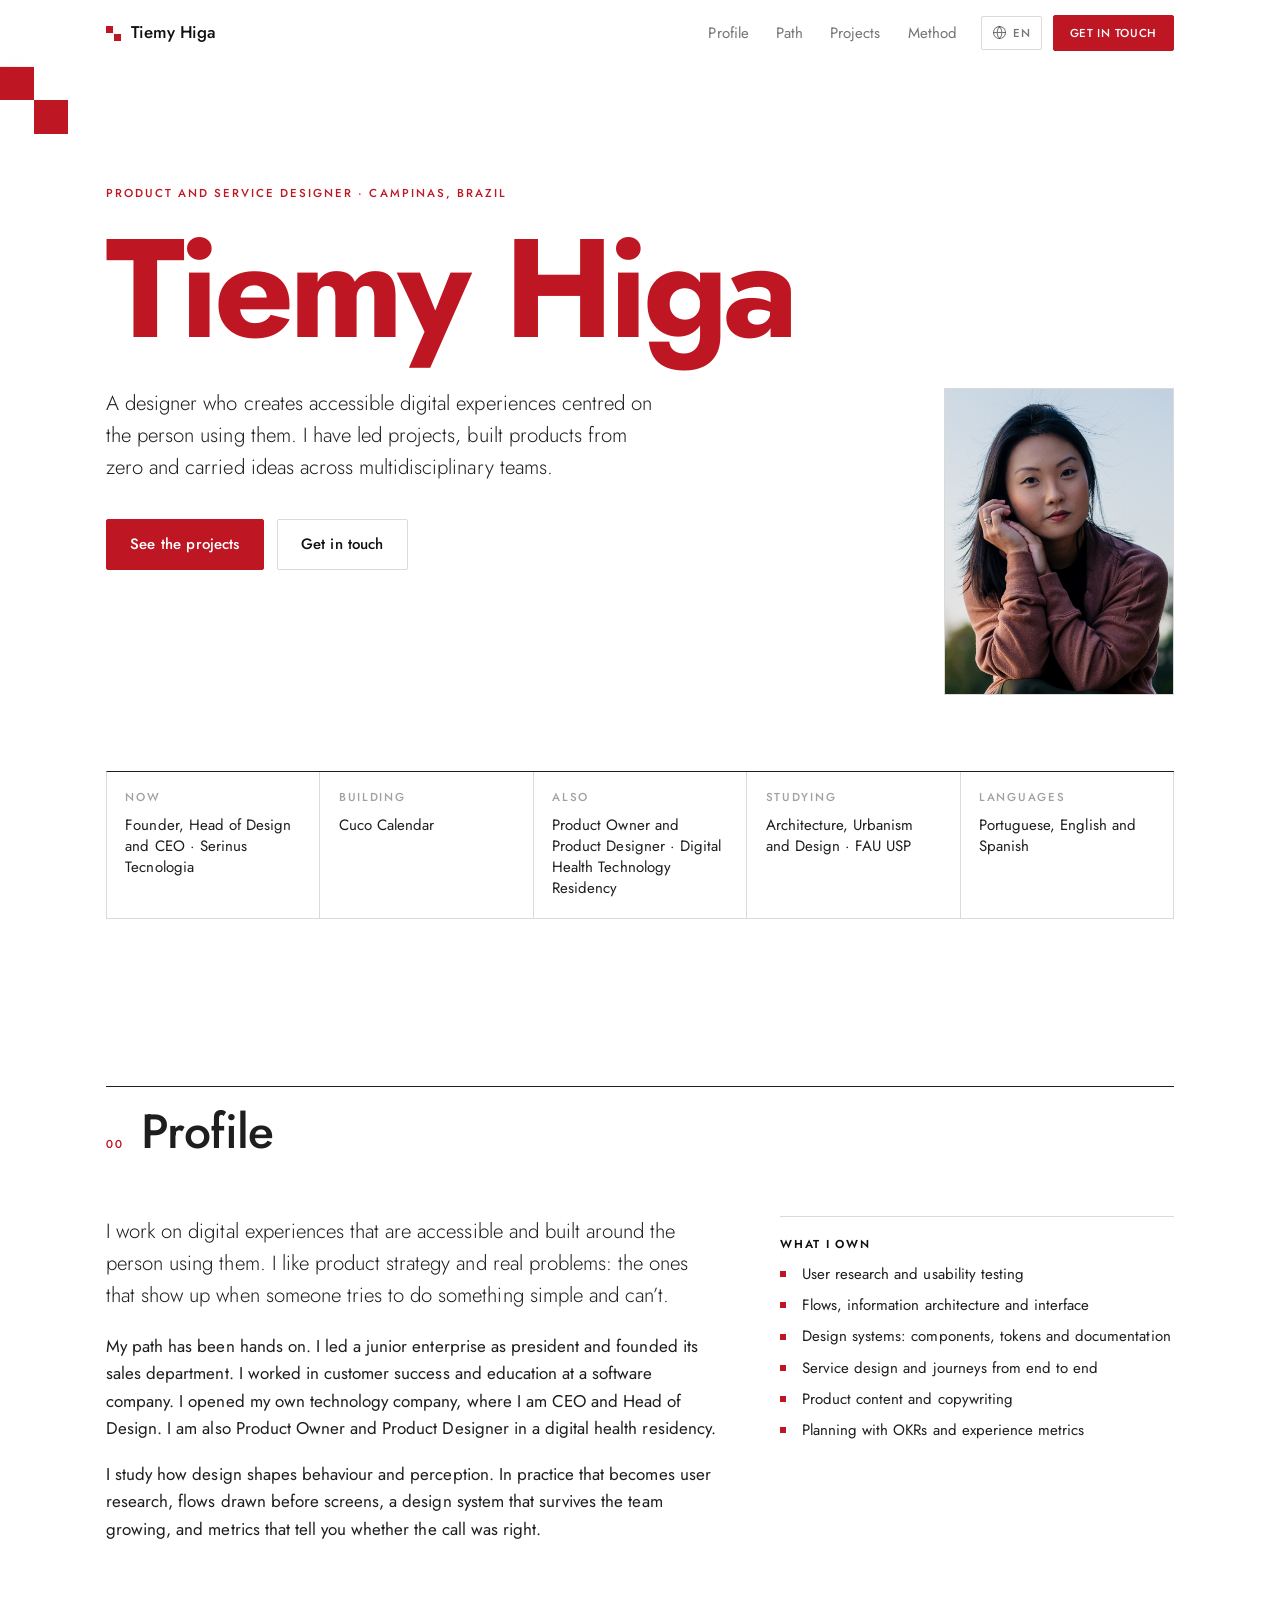
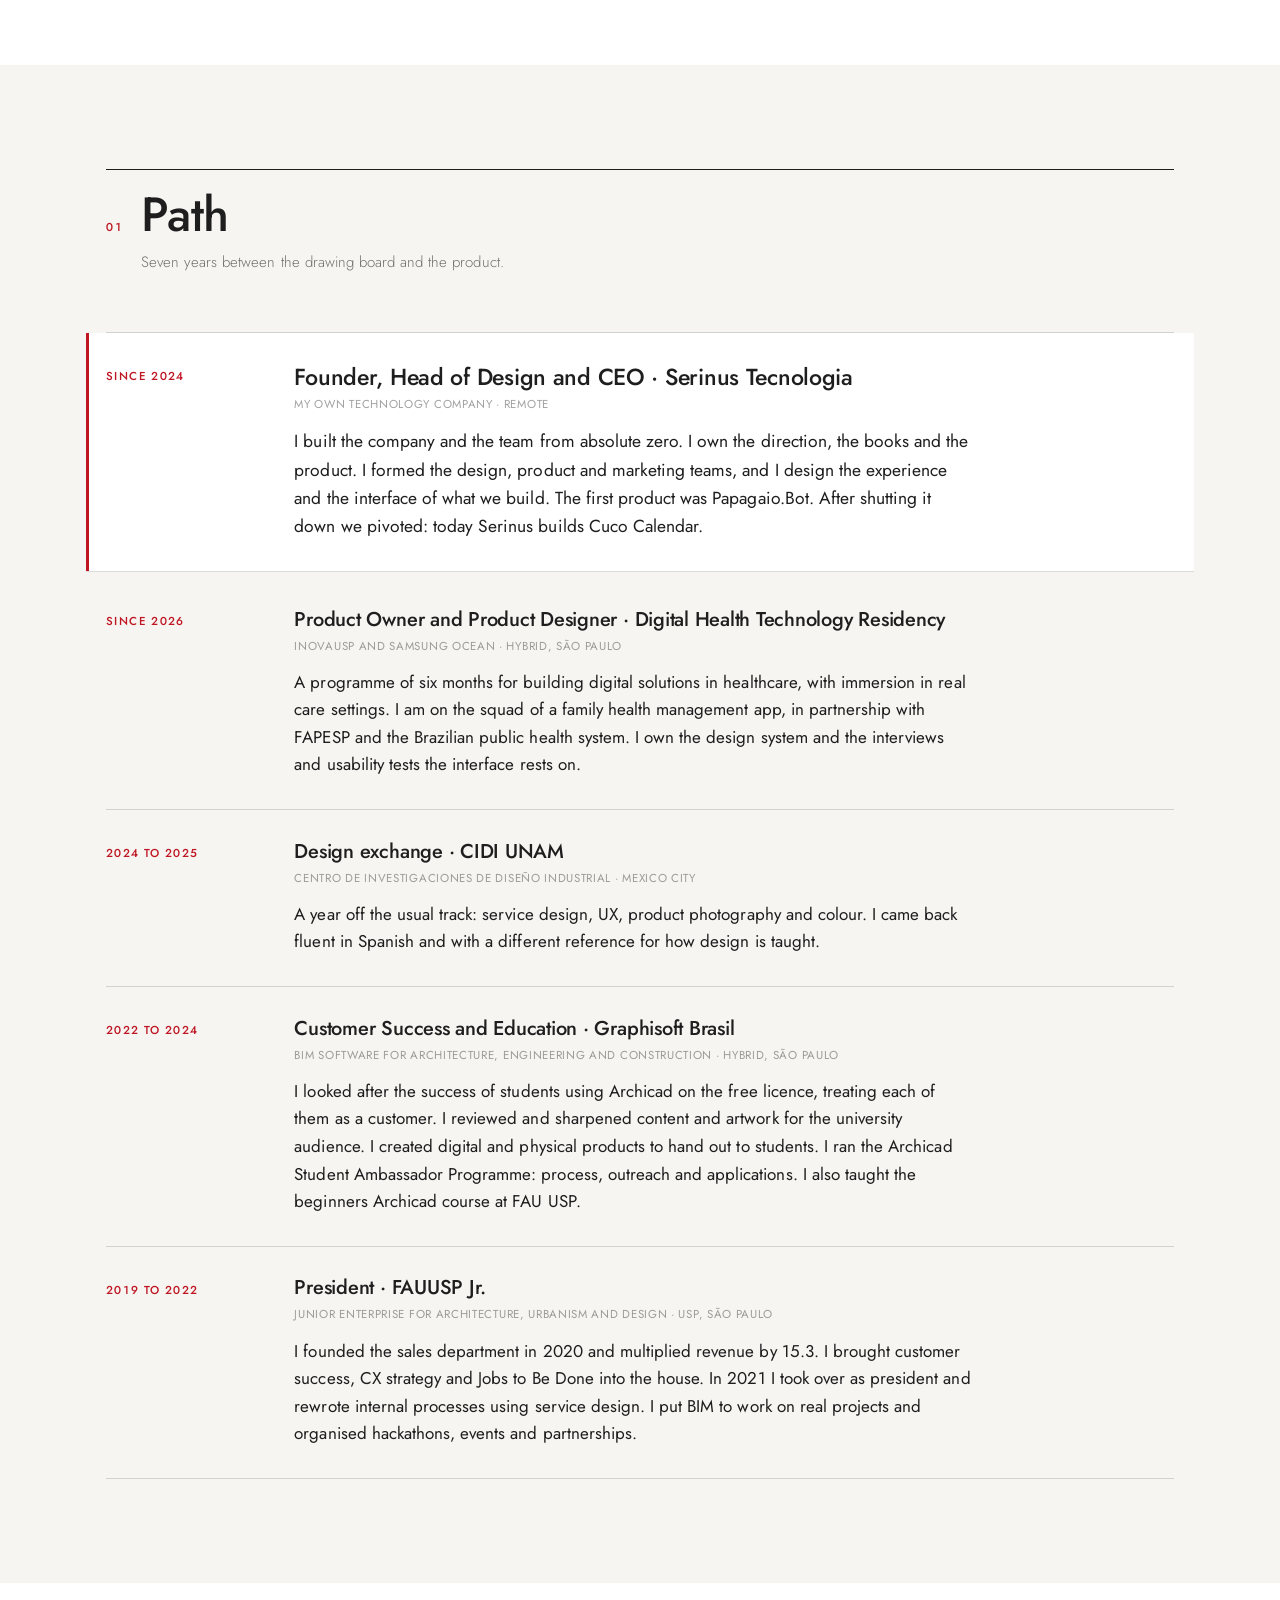
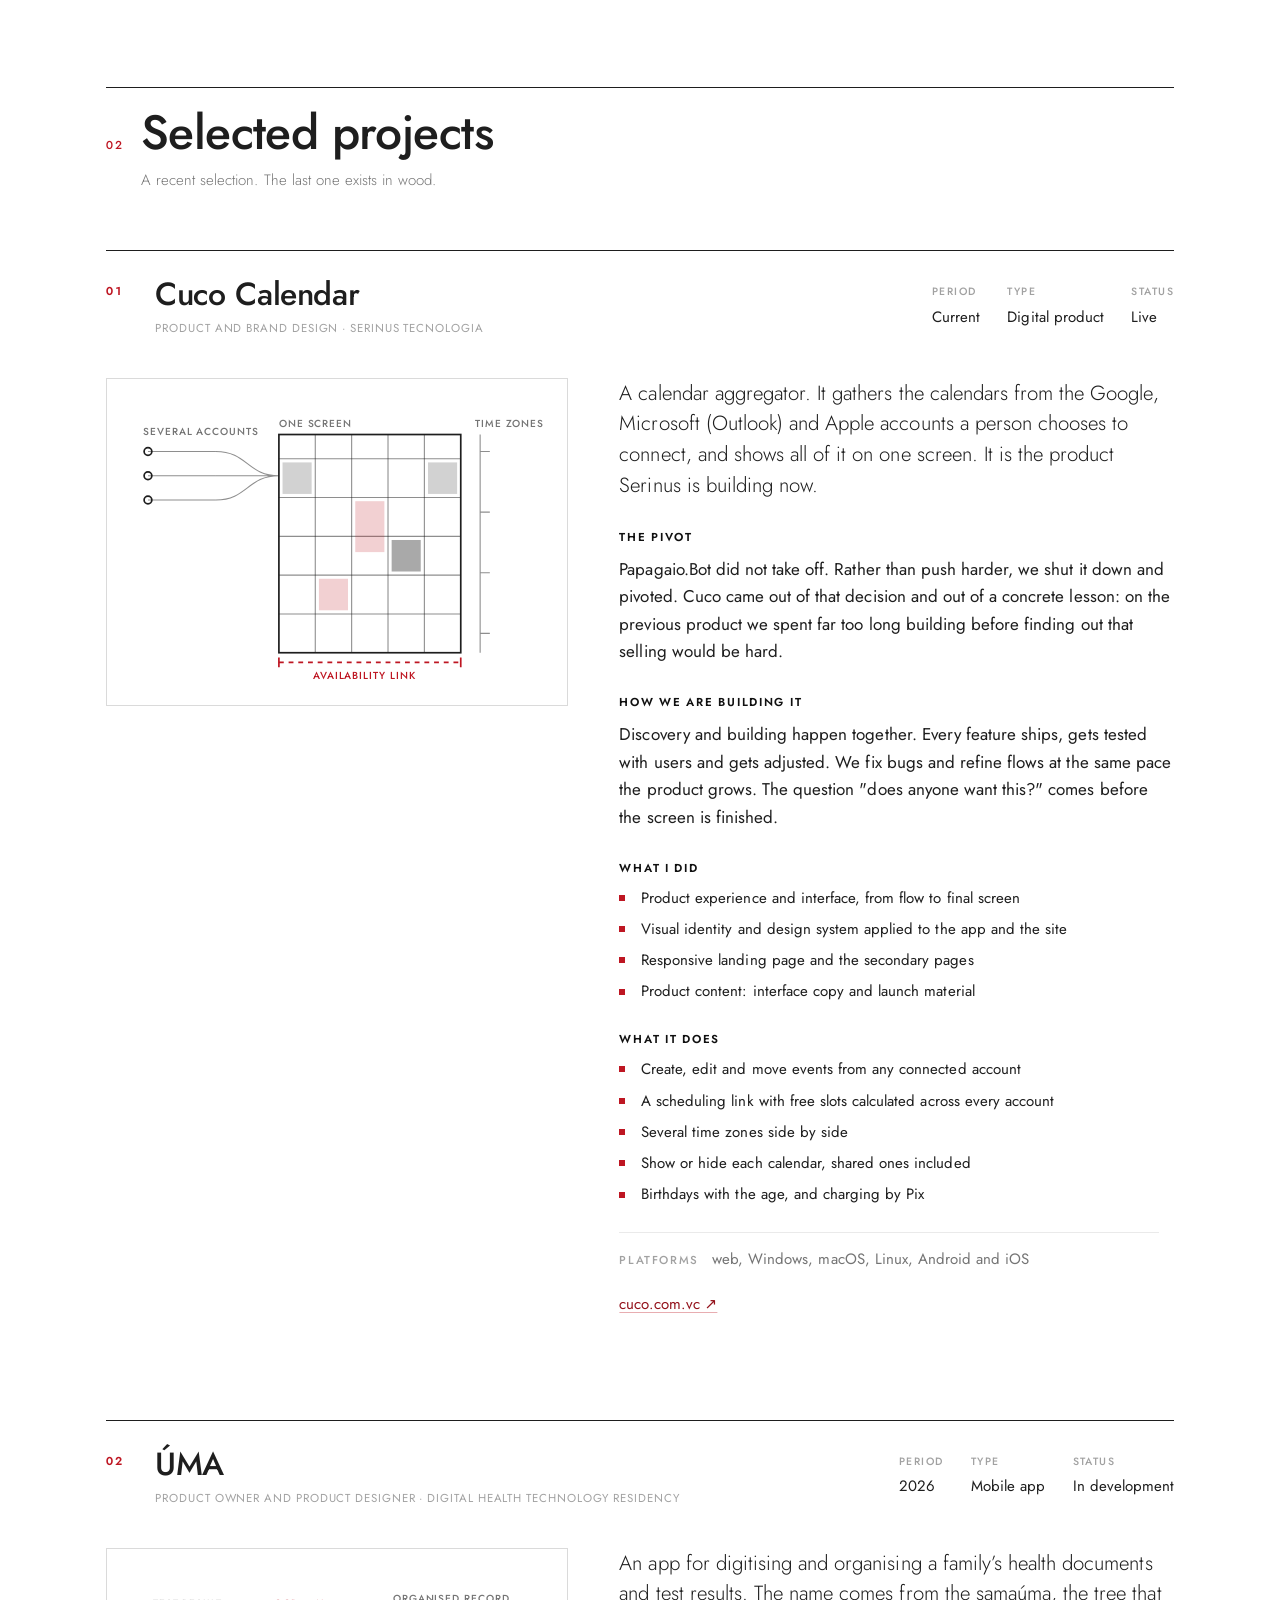
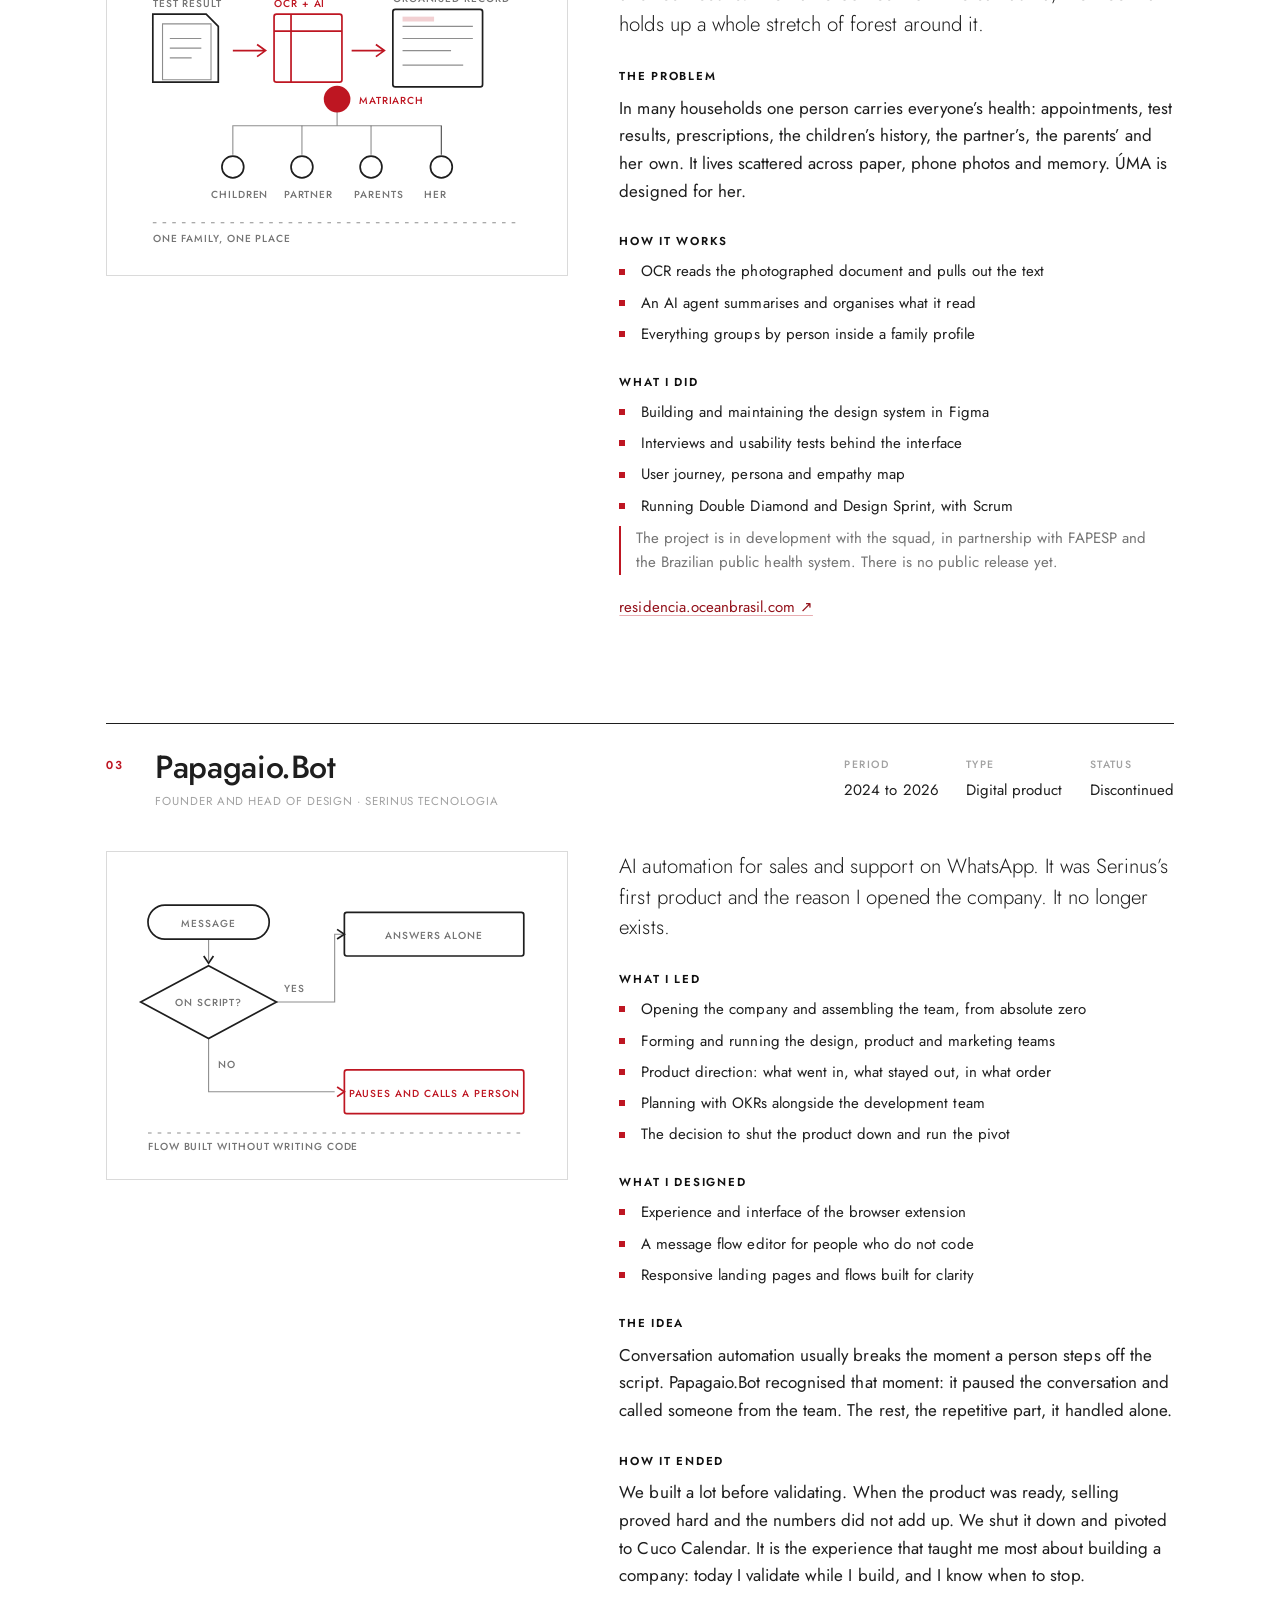
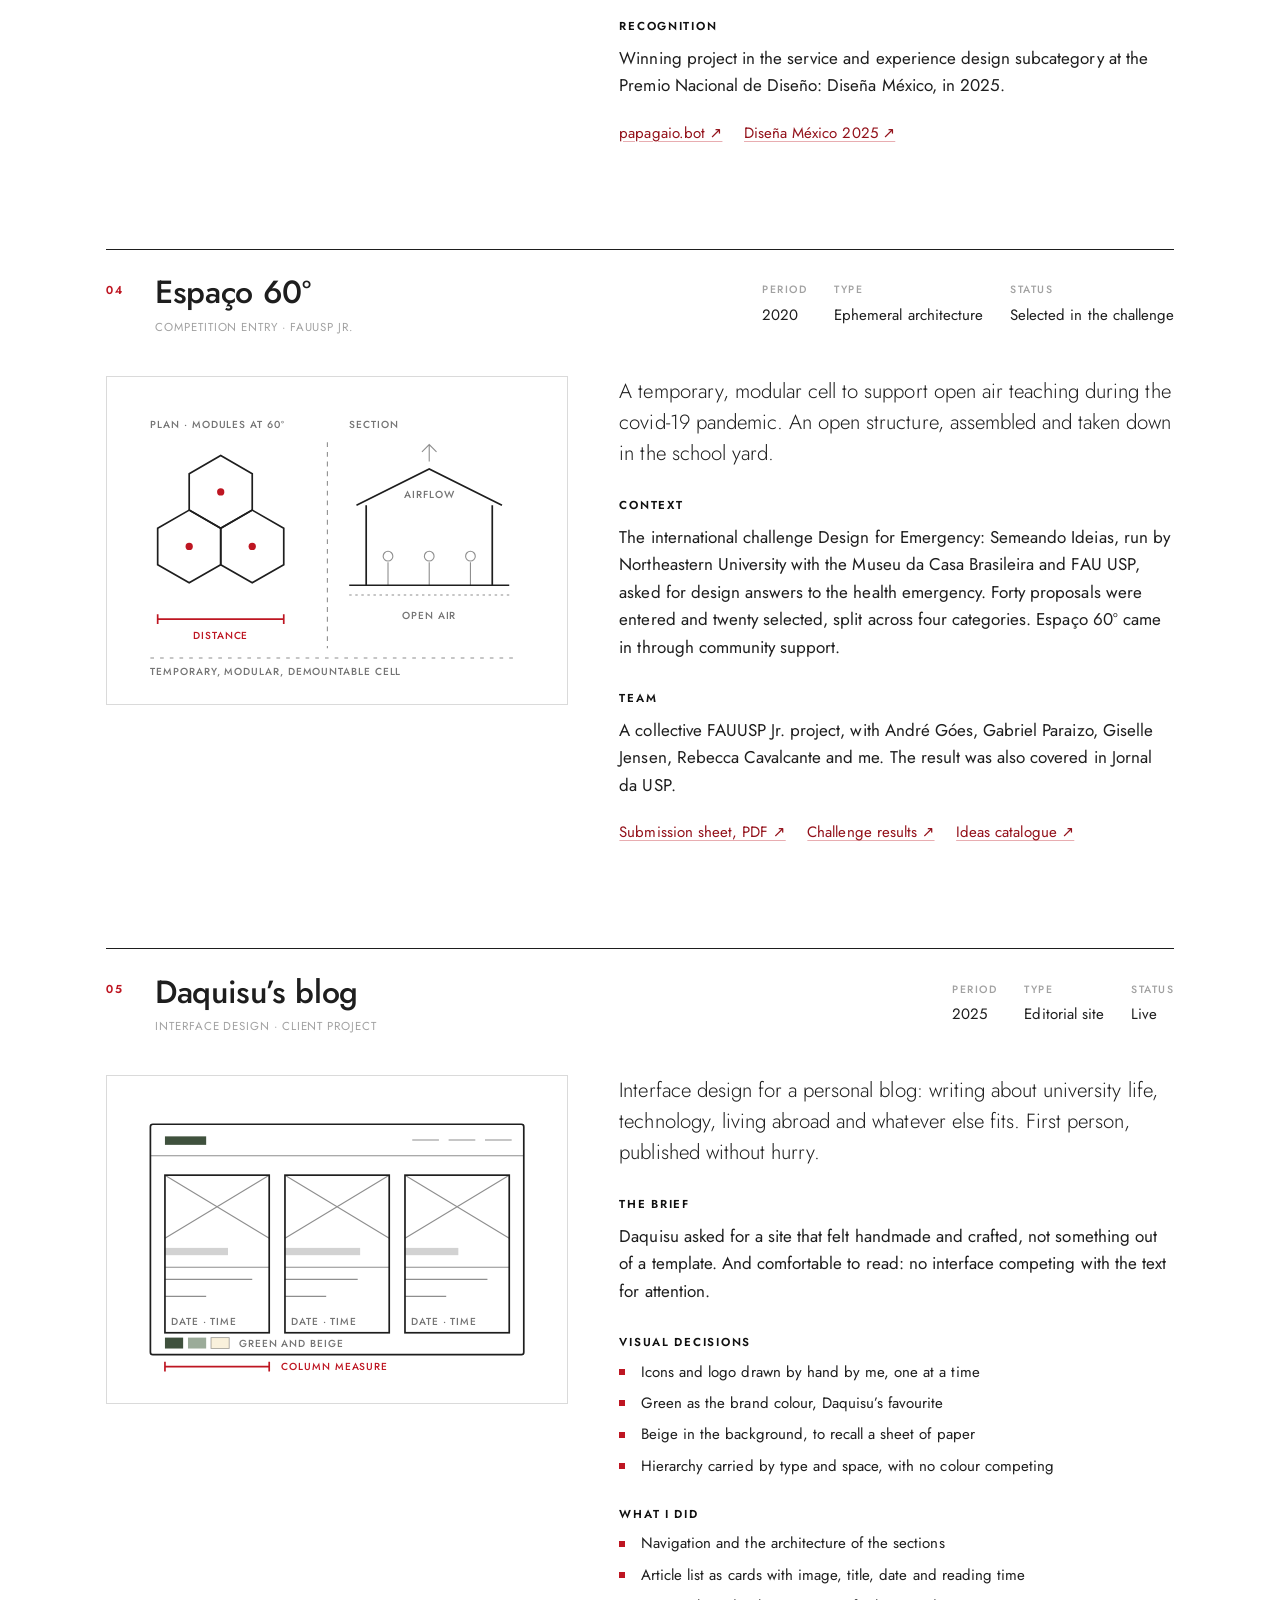
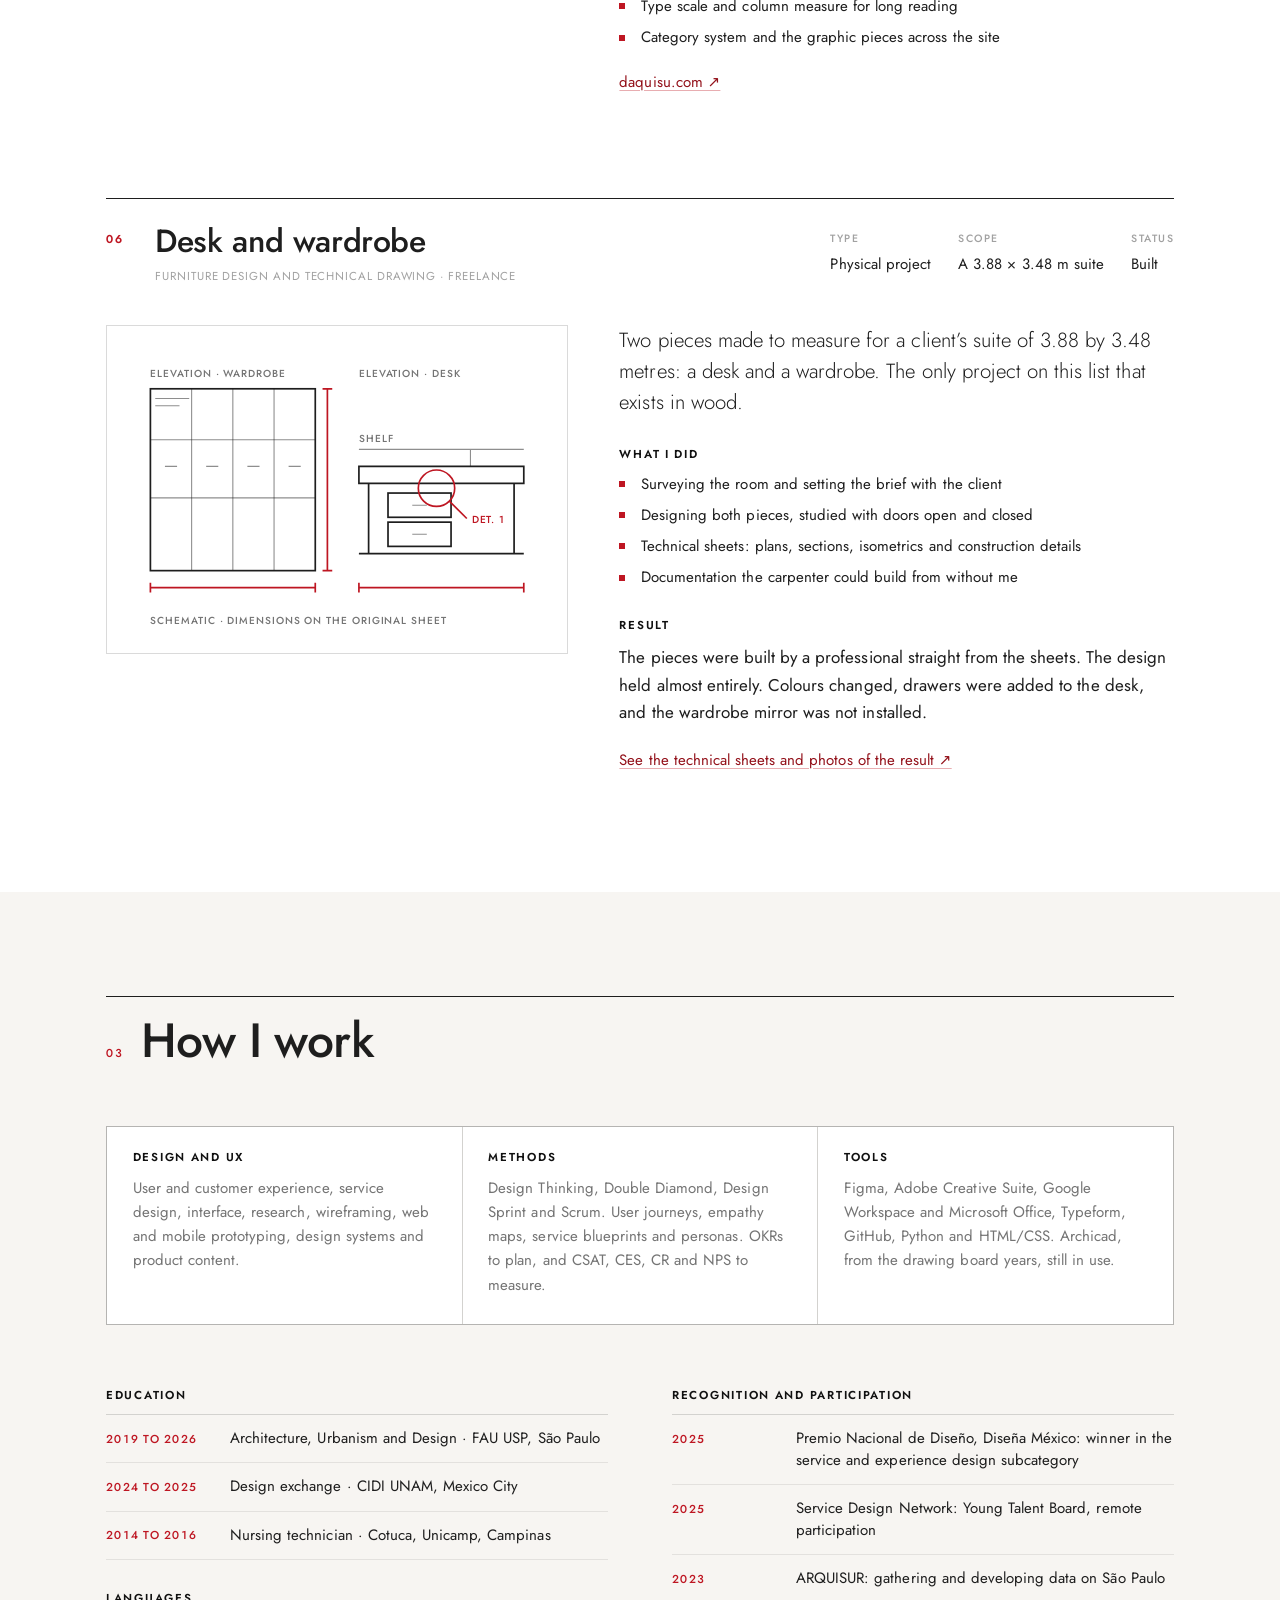
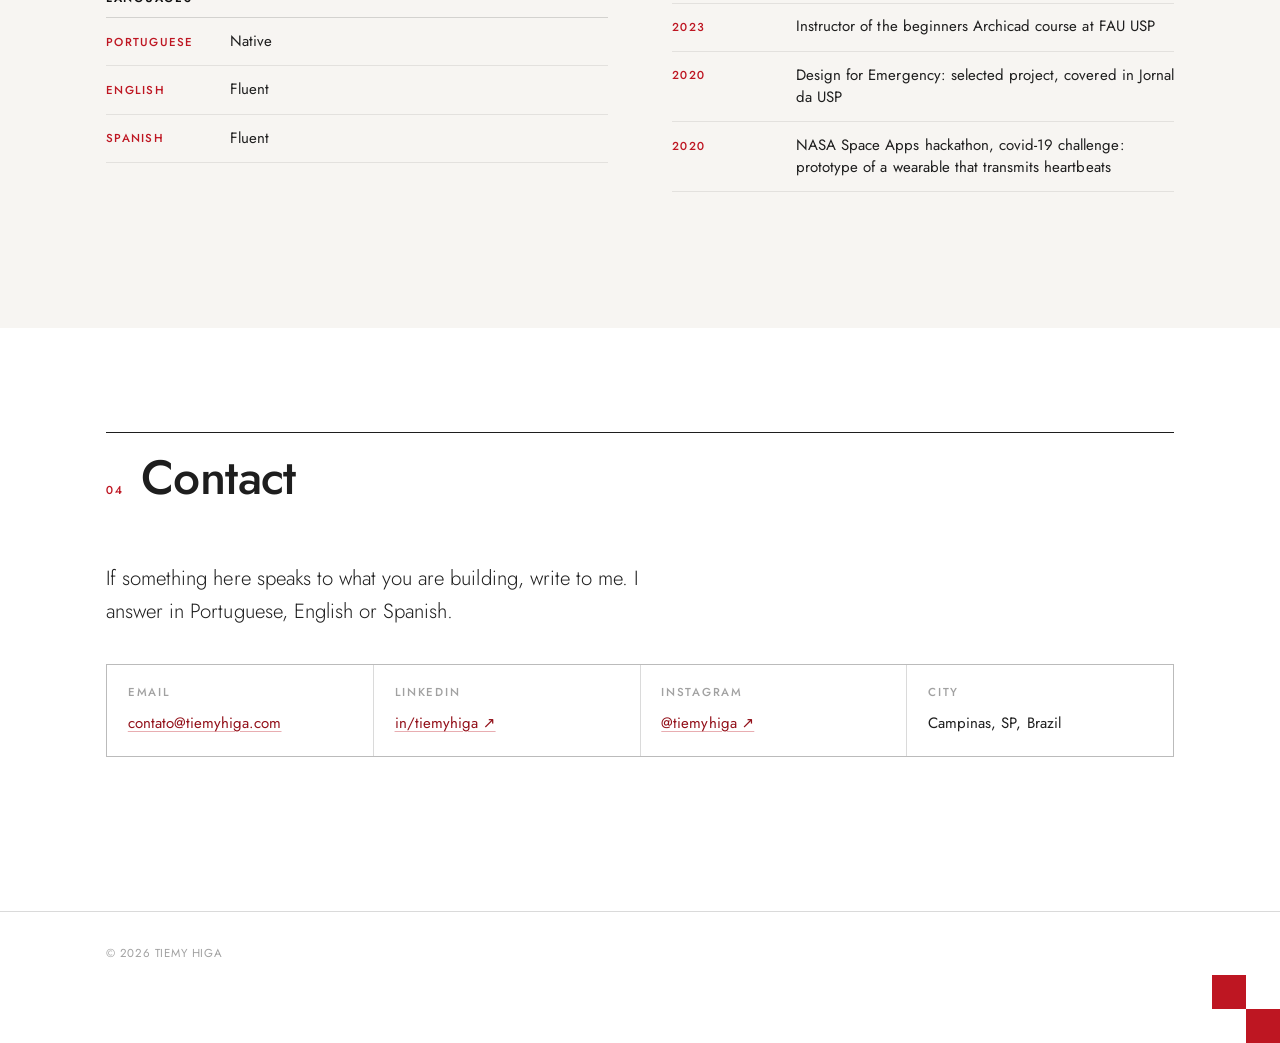
==== commit a0f3ba0f: "Remove o espaco reservado para prova social da lista de reconhecimentos Sai o item placeholder e as " ====
--- a/index.html
+++ b/index.html
@@ -870,10 +870,6 @@
               <span class="deflist__k">2020</span>
               <span class="deflist__v" data-i18n="met.recog.6">Hackathon NASA Space Apps, desafio covid-19: protótipo de um vestível que transmite batimentos</span>
             </li>
-            <li class="deflist__ph">
-              <span class="deflist__k">·</span>
-              <span class="deflist__v" data-i18n="met.recog.ph">Espaço reservado para prova social futura</span>
-            </li>
           </ul>
         </div>
       </div>
--- a/assets/css/styles.css
+++ b/assets/css/styles.css
@@ -458,14 +458,6 @@
 
 .links { display: flex; flex-wrap: wrap; gap: .5rem 1.35rem; font-size: var(--t-small); margin-top: 1.3rem; }
 .links a { white-space: nowrap; }
-.links .ph {
-  color: var(--ink-soft);
-  text-decoration: none;
-  border: 1px dashed var(--rule);
-  padding: .18rem .5rem;
-  font-size: var(--t-label); letter-spacing: .04em;
-}
-.links .ph:hover { color: var(--ink-mid); border-color: var(--ink-soft); }
 
 /* ────────────────────────────────────────────────────────────── método ── */
 
@@ -497,14 +489,6 @@
   padding-top: .15em;
 }
 .deflist__v { font-size: var(--t-small); line-height: 1.45; }
-.deflist__ph { opacity: .55; }
-.deflist__ph .deflist__k { color: var(--ink-soft); }
-.deflist__ph .deflist__v {
-  border: 1px dashed var(--rule);
-  padding: .3rem .6rem;
-  font-size: var(--t-label);
-  letter-spacing: .06em; text-transform: uppercase;
-}
 
 /* ─────────────────────────────────────────────── página de projeto ── */
 
